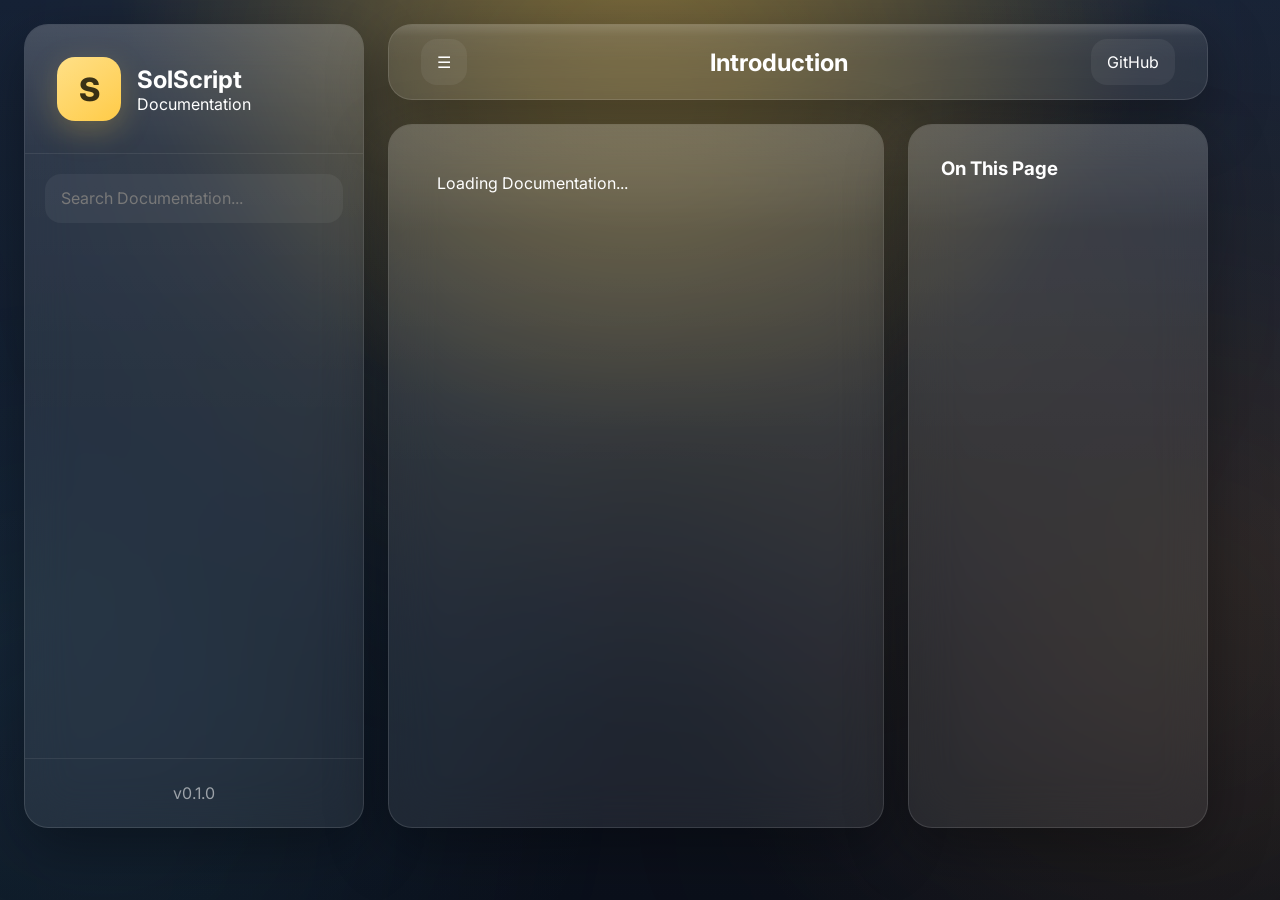
==== index.html @ a17317bd "sync" ====
<!DOCTYPE html>
<html lang="en">

<head>

    <meta charset="UTF-8">

    <meta name="viewport"
          content="width=device-width, initial-scale=1.0">

    <title>SolScript Documentation</title>

    <link rel="stylesheet"
        href="assets/css/style.css">

    <link rel="preconnect"
          href="https://fonts.googleapis.com">

    <link rel="preconnect"
          href="https://fonts.gstatic.com"
          crossorigin>

    <link href="https://fonts.googleapis.com/css2?family=Inter:wght@300;400;500;600;700;800&family=JetBrains+Mono:wght@400;500&display=swap"
          rel="stylesheet">

</head>

<body>

    <div class="background">

        <div class="light light-1"></div>
        <div class="light light-2"></div>
        <div class="light light-3"></div>

    </div>

    <div class="app">

        <aside id="sidebar"
               class="sidebar panel">

            <div class="sidebar-header">

                <div class="logo">

                    <div class="logo-icon">
                        S
                    </div>

                    <div>

                        <h1>SolScript</h1>

                        <span>Documentation</span>

                    </div>

                </div>

            </div>

            <div class="search">

                <input id="search-input"
                       type="text"
                       placeholder="Search Documentation...">

            </div>

            <nav id="sidebar-navigation">

            </nav>

            <div class="sidebar-footer">

                v0.1.0

            </div>

        </aside>

        <main class="main">

            <header class="header panel">

                <button class="icon-button">
                    ☰
                </button>

                <h2 id="page-title">
                    Introduction
                </h2>

                <button class="icon-button">
                    <a href="https://github.com/solynxdev/SolScript" target="_blank" rel="noopener noreferrer" style="text-decoration: none; color: inherit;">GitHub</a>
                </button>

            </header>

            <div class="content-layout">

                <section id="doc-content"
                         class="content panel">

                    Loading Documentation...

                </section>

                <aside id="toc"
                       class="toc panel">

                    <h3>

                        On This Page

                    </h3>

                    <nav id="toc-navigation">

                    </nav>

                </aside>

            </div>

        </main>

    </div>

</body>

</html>
---- assets/css/style.css ----
/*
==================================================
	SolScript Documentation
==================================================
*/

/*==================================================
	Root
==================================================*/

:root {
    /* Brand */

    --accent: rgb(255, 200, 61);
    --accent-light: rgb(255, 220, 120);
    --accent-dark: rgb(220, 160, 20);
    --accent-rgb: 255, 200, 61;
    /* Background */

    --background: rgb(10, 14, 24);
    /* Text */

    --text: white;
    --text-secondary: rgba(255,255,255,.82);
    --text-muted: rgba(255,255,255,.55);
    /* Glass */

    --glass: rgba(255,255,255,.08);
    --glass-hover: rgba(255,255,255,.12);
    --glass-border: rgba(255,255,255,.12);
    /* Blur */

    --blur: 24px;
    /* Radius */

    --radius: 24px;
    --radius-small: 16px;
    /* Shadow */

    --shadow: 0 20px 60px rgba(0,0,0,.35);
    /* Layout */

    --sidebar-width: 340px;
    --toc-width: 300px;
    --header-height: 76px;
    --gap: 24px;
    --padding: 24px;
    /* Fonts */

    --font: "Inter", sans-serif;
    --font-code: "JetBrains Mono", monospace;
    /* Animation */

    --transition: .25s ease;
}

/*==================================================
	Reset
==================================================*/

* {
    margin: 0;
    padding: 0;
    box-sizing: border-box;
}

html,
body {
    width: 100%;
    height: 100%;
}

body {
    font-family: var(--font);
    background: var(--background);
    color: var(--text);
    overflow: hidden;
}

button,
input {
    font: inherit;
}

button {
    cursor: pointer;
}

input,
button {
    outline: none;
    border: none;
    background: none;
    color: inherit;
}

/*==================================================
	Background
==================================================*/

.background {
    position: fixed;
    inset: 0;
    z-index: -2;
    background: radial-gradient( circle at 50% -10%, rgba(var(--accent-rgb), .35), transparent 45% ), radial-gradient( circle at 100% 60%, rgba(255,150,60,.08), transparent 45% ), radial-gradient( circle at 0% 70%, rgba(90,200,255,.06), transparent 45% ), linear-gradient( 180deg, #162237, #0b101b );
}

.light {
    position: absolute;
    border-radius: 50%;
    filter: blur(140px);
}

.light-1 {
    width: 700px;
    height: 700px;
    top: -250px;
    left: 50%;
    transform: translateX(-50%);
    background: rgba(var(--accent-rgb), .18);
}

.light-2 {
    width: 450px;
    height: 450px;
    left: -120px;
    bottom: -120px;
    background: rgba(90,200,250,.08);
}

.light-3 {
    width: 550px;
    height: 550px;
    right: -150px;
    top: 40%;
    background: rgba(255,170,40,.08);
}

/*==================================================
	Layout
==================================================*/

.app {
    display: grid;
    grid-template-columns: var(--sidebar-width) minmax(0,1fr);
    gap: var(--gap);
    width: calc(100vw - (var(--padding) * 2));
    height: calc(100vh - (var(--padding) * 2));
    padding: var(--padding);
}

.main {
    display: flex;
    flex-direction: column;
    gap: var(--gap);
    min-width: 0;
}

.content-layout {
    display: grid;
    grid-template-columns: minmax(0,1fr) var(--toc-width);
    gap: var(--gap);
    flex: 1;
    min-height: 0;
}

/*==================================================
	Panels
==================================================*/

.panel {
    position: relative;
    background: var(--glass);
    border: 1px solid var(--glass-border);
    border-radius: var(--radius);
    backdrop-filter: blur(var(--blur));
    -webkit-backdrop-filter: blur(var(--blur));
    box-shadow: var(--shadow);
    overflow: hidden;
}

    .panel::before {
        content: "";
        position: absolute;
        inset: 0;
        background: linear-gradient( 180deg, rgba(255,255,255,.14), rgba(255,255,255,.03) 15%, transparent 50% );
        pointer-events: none;
    }

/*==================================================
	Sidebar
==================================================*/

.sidebar {
    display: flex;
    flex-direction: column;
}

.sidebar-header {
    padding: 2rem;
    border-bottom: 1px solid rgba(255,255,255,.08);
}

.logo {
    display: flex;
    align-items: center;
    gap: 1rem;
}

.logo-icon {
    display: flex;
    align-items: center;
    justify-content: center;
    width: 64px;
    height: 64px;
    border-radius: 18px;
    font-size: 2rem;
    font-weight: 800;
    color: rgb(40,30,0);
    background: linear-gradient( 135deg, var(--accent-light), var(--accent) );
    box-shadow: 0 10px 30px rgba(var(--accent-rgb), .25);
}

.search {
    padding: 1.25rem;
}

    .search input {
        width: 100%;
        padding: .9rem 1rem;
        border-radius: var(--radius-small);
        background: rgba(255,255,255,.05);
        transition: var(--transition);
    }

        .search input:focus {
            background: rgba(255,255,255,.1);
            box-shadow: 0 0 0 3px rgba(var(--accent-rgb), .2);
        }

#sidebar-navigation {
    flex: 1;
    overflow-y: auto;
    padding: 0 1rem;
}

.sidebar-footer {
    padding: 1.5rem;
    text-align: center;
    color: var(--text-muted);
    border-top: 1px solid rgba(255,255,255,.08);
}

/*==================================================
	Header
==================================================*/

.header {
    display: flex;
    align-items: center;
    justify-content: space-between;
    height: var(--header-height);
    padding: 0 2rem;
}

.icon-button {
    padding: .8rem 1rem;
    border-radius: var(--radius-small);
    background: rgba(255,255,255,.06);
    transition: var(--transition);
}

    .icon-button:hover {
        background: rgba(255,255,255,.12);
    }

/*==================================================
	Content
==================================================*/

.content {
    padding: 3rem;
    overflow-y: auto;
}

.toc {
    padding: 2rem;
    overflow-y: auto;
}
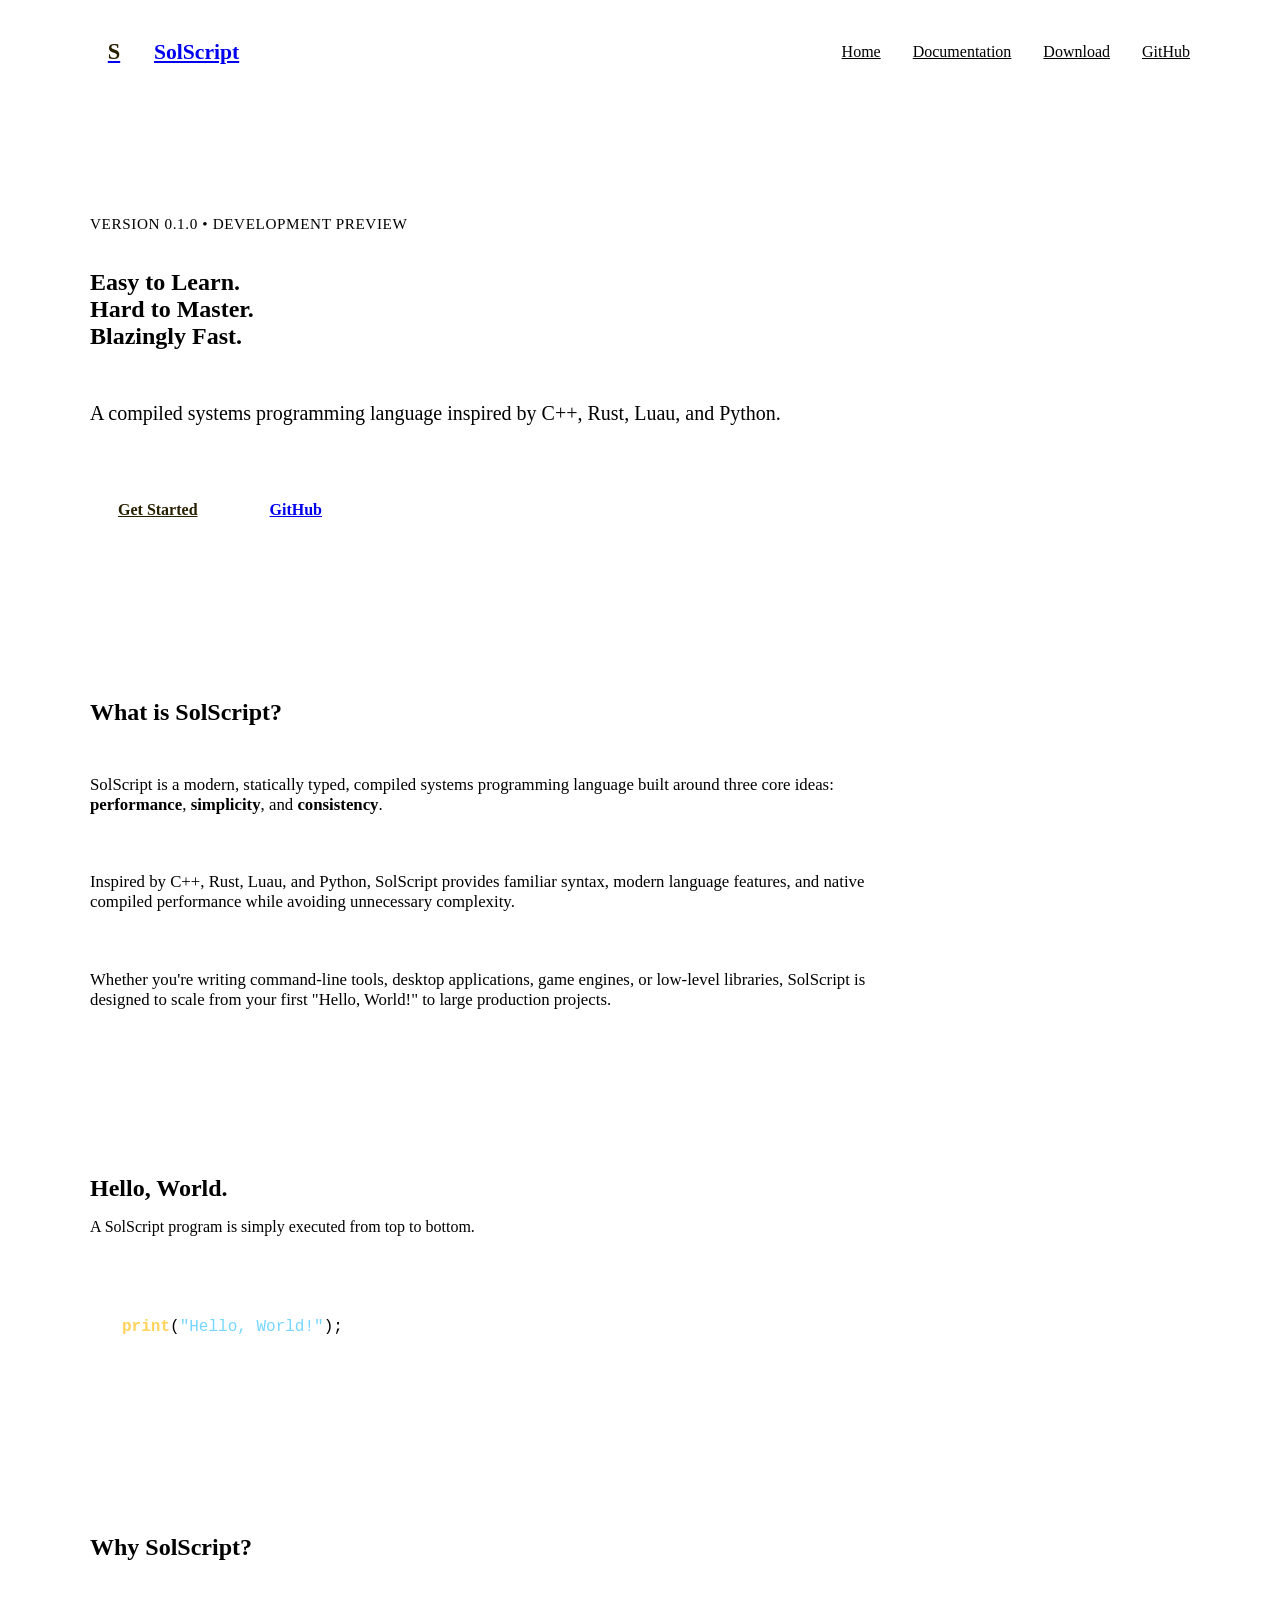
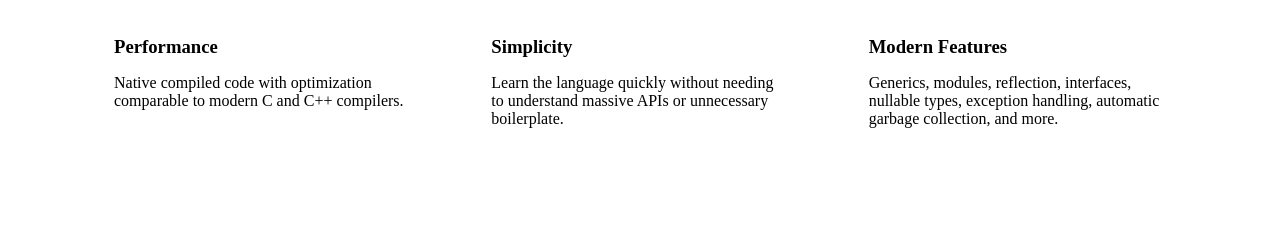
==== commit 710f1fef: "modified:   assets/css/style.css 	modified:   index.html" ====
--- a/index.html
+++ b/index.html
@@ -1,133 +1,202 @@
-<!DOCTYPE html>
+<!doctype html>
+
 <html lang="en">
-
-<head>
-
-    <meta charset="UTF-8">
-
-    <meta name="viewport"
-          content="width=device-width, initial-scale=1.0">
-
-    <title>SolScript Documentation</title>
-
-    <link rel="stylesheet"
-        href="assets/css/style.css">
-
-    <link rel="preconnect"
-          href="https://fonts.googleapis.com">
-
-    <link rel="preconnect"
-          href="https://fonts.gstatic.com"
-          crossorigin>
-
-    <link href="https://fonts.googleapis.com/css2?family=Inter:wght@300;400;500;600;700;800&family=JetBrains+Mono:wght@400;500&display=swap"
-          rel="stylesheet">
-
-</head>
-
-<body>
-
-    <div class="background">
-
-        <div class="light light-1"></div>
-        <div class="light light-2"></div>
-        <div class="light light-3"></div>
-
-    </div>
-
-    <div class="app">
-
-        <aside id="sidebar"
-               class="sidebar panel">
-
-            <div class="sidebar-header">
-
-                <div class="logo">
-
-                    <div class="logo-icon">
-                        S
-                    </div>
-
-                    <div>
-
+    <head>
+        <meta charset="UTF-8" />
+
+        <meta name="viewport" content="width=device-width, initial-scale=1.0" />
+
+        <meta
+            name="description"
+            content="SolScript is a fast, modern systems programming language focused on simplicity."
+        />
+
+        <title>SolScript</title>
+
+        <link rel="stylesheet" href="assets/css/style.css" />
+
+        <link rel="preconnect" href="https://fonts.googleapis.com" />
+
+        <link rel="preconnect" href="https://fonts.gstatic.com" crossorigin />
+
+        <link
+            href="https://fonts.googleapis.com/css2?family=Inter:wght@300;400;500;600;700;800&family=JetBrains+Mono:wght@400;500&display=swap"
+            rel="stylesheet"
+        />
+    </head>
+
+    <body>
+        <div class="background">
+            <div class="light light-1"></div>
+            <div class="light light-2"></div>
+            <div class="light light-3"></div>
+        </div>
+
+        <header class="navbar">
+            <div class="container">
+                <a href="index.html" class="logo">
+                    <div class="logo-icon">S</div>
+
+                    <div class="logo-text">
                         <h1>SolScript</h1>
-
-                        <span>Documentation</span>
-
-                    </div>
-
-                </div>
-
+                    </div>
+                </a>
+
+                <nav>
+                    <a href="index.html"> Home </a>
+
+                    <a href="docs.html"> Documentation </a>
+
+                    <a href="#"> Download </a>
+
+                    <a
+                        href="https://github.com/SolynxDev/SolScript"
+                        target="_blank"
+                    >
+                        GitHub
+                    </a>
+                </nav>
             </div>
-
-            <div class="search">
-
-                <input id="search-input"
-                       type="text"
-                       placeholder="Search Documentation...">
-
-            </div>
-
-            <nav id="sidebar-navigation">
-
-            </nav>
-
-            <div class="sidebar-footer">
-
-                v0.1.0
-
-            </div>
-
-        </aside>
-
-        <main class="main">
-
-            <header class="header panel">
-
-                <button class="icon-button">
-                    ☰
-                </button>
-
-                <h2 id="page-title">
-                    Introduction
-                </h2>
-
-                <button class="icon-button">
-                    <a href="https://github.com/solynxdev/SolScript" target="_blank" rel="noopener noreferrer" style="text-decoration: none; color: inherit;">GitHub</a>
-                </button>
-
-            </header>
-
-            <div class="content-layout">
-
-                <section id="doc-content"
-                         class="content panel">
-
-                    Loading Documentation...
-
-                </section>
-
-                <aside id="toc"
-                       class="toc panel">
-
-                    <h3>
-
-                        On This Page
-
-                    </h3>
-
-                    <nav id="toc-navigation">
-
-                    </nav>
-
-                </aside>
-
-            </div>
-
+        </header>
+
+        <main>
+            <section class="hero">
+                <div class="container">
+                    <p class="version">Version 0.1.0 • Development Preview</p>
+
+                    <h2>
+                        Easy to Learn.
+
+                        <br />
+
+                        Hard to Master.
+
+                        <br />
+
+                        Blazingly Fast.
+                    </h2>
+
+                    <p class="hero-description">
+                        A compiled systems programming language inspired by C++,
+                        Rust, Luau, and Python.
+                    </p>
+
+                    <div class="hero-buttons">
+                        <a href="docs.html" class="button primary">
+                            Get Started
+                        </a>
+
+                        <a
+                            href="https://github.com/SolynxDev/SolScript"
+                            target="_blank"
+                            class="button secondary"
+                        >
+                            GitHub
+                        </a>
+                    </div>
+                </div>
+            </section>
+
+            <!--======================================
+            Introduction
+        =======================================-->
+
+            <section class="section">
+                <div class="container">
+                    <div class="section-header">
+                        <h2>What is SolScript?</h2>
+                    </div>
+
+                    <div class="text-content">
+                        <p>
+                            SolScript is a modern, statically typed, compiled
+                            systems programming language built around three core
+                            ideas:
+                            <strong>performance</strong>,
+                            <strong>simplicity</strong>, and
+                            <strong>consistency</strong>.
+                        </p>
+
+                        <p>
+                            Inspired by C++, Rust, Luau, and Python, SolScript
+                            provides familiar syntax, modern language features,
+                            and native compiled performance while avoiding
+                            unnecessary complexity.
+                        </p>
+
+                        <p>
+                            Whether you're writing command-line tools, desktop
+                            applications, game engines, or low-level libraries,
+                            SolScript is designed to scale from your first
+                            "Hello, World!" to large production projects.
+                        </p>
+                    </div>
+                </div>
+            </section>
+
+            <!--======================================
+            Hello, World!
+        =======================================-->
+
+            <section class="section">
+                <div class="container">
+                    <div class="section-header">
+                        <h2>Hello, World.</h2>
+
+                        <p>
+                            A SolScript program is simply executed from top to
+                            bottom.
+                        </p>
+                    </div>
+
+                    <div class="code-block panel">
+                        <pre><code><span class="keyword">print</span>(<span class="string">"Hello, World!"</span>);</code></pre>
+                    </div>
+                </div>
+            </section>
+
+            <!--======================================
+            Why SolScript?
+        =======================================-->
+
+            <section class="section">
+                <div class="container">
+                    <div class="section-header">
+                        <h2>Why SolScript?</h2>
+                    </div>
+
+                    <div class="feature-list">
+                        <div>
+                            <h3>Performance</h3>
+
+                            <p>
+                                Native compiled code with optimization
+                                comparable to modern C and C++ compilers.
+                            </p>
+                        </div>
+
+                        <div>
+                            <h3>Simplicity</h3>
+
+                            <p>
+                                Learn the language quickly without needing to
+                                understand massive APIs or unnecessary
+                                boilerplate.
+                            </p>
+                        </div>
+
+                        <div>
+                            <h3>Modern Features</h3>
+
+                            <p>
+                                Generics, modules, reflection, interfaces,
+                                nullable types, exception handling, automatic
+                                garbage collection, and more.
+                            </p>
+                        </div>
+                    </div>
+                </div>
+            </section>
         </main>
-
-    </div>
-
-</body>
-
+    </body>
 </html>
--- a/assets/css/style.css
+++ b/assets/css/style.css
@@ -1,289 +1,269 @@
-/*
-==================================================
-	SolScript Documentation
-==================================================
-*/
-
-/*==================================================
-	Root
-==================================================*/
-
-:root {
-    /* Brand */
-
-    --accent: rgb(255, 200, 61);
-    --accent-light: rgb(255, 220, 120);
-    --accent-dark: rgb(220, 160, 20);
-    --accent-rgb: 255, 200, 61;
-    /* Background */
-
-    --background: rgb(10, 14, 24);
-    /* Text */
-
-    --text: white;
-    --text-secondary: rgba(255,255,255,.82);
-    --text-muted: rgba(255,255,255,.55);
-    /* Glass */
-
-    --glass: rgba(255,255,255,.08);
-    --glass-hover: rgba(255,255,255,.12);
-    --glass-border: rgba(255,255,255,.12);
-    /* Blur */
-
-    --blur: 24px;
-    /* Radius */
-
-    --radius: 24px;
-    --radius-small: 16px;
-    /* Shadow */
-
-    --shadow: 0 20px 60px rgba(0,0,0,.35);
-    /* Layout */
-
-    --sidebar-width: 340px;
-    --toc-width: 300px;
-    --header-height: 76px;
-    --gap: 24px;
-    --padding: 24px;
-    /* Fonts */
-
-    --font: "Inter", sans-serif;
-    --font-code: "JetBrains Mono", monospace;
-    /* Animation */
-
-    --transition: .25s ease;
-}
-
-/*==================================================
-	Reset
-==================================================*/
-
-* {
+/*==================================================
+    Container
+==================================================*/
+
+.container {
+    width: min(1100px, calc(100% - 3rem));
+
+    margin-inline: auto;
+}
+
+/*==================================================
+    Navbar
+==================================================*/
+
+.navbar {
+    position: sticky;
+
+    top: 1rem;
+
+    z-index: 1000;
+
+    width: min(1200px, calc(100% - 2rem));
+
+    margin: 1rem auto 0;
+
+    padding: 0 1.5rem;
+}
+
+.navbar .container {
+    display: flex;
+
+    align-items: center;
+
+    justify-content: space-between;
+
+    min-height: 72px;
+}
+
+.navbar nav {
+    display: flex;
+
+    align-items: center;
+
+    gap: 2rem;
+}
+
+.navbar nav a {
+    color: var(--text-secondary);
+
+    font-weight: 500;
+
+    transition: color var(--transition);
+}
+
+.navbar nav a:hover {
+    color: var(--text);
+}
+
+.logo {
+    display: flex;
+
+    align-items: center;
+
+    gap: 1rem;
+}
+
+.logo-icon {
+    display: grid;
+
+    place-items: center;
+
+    width: 48px;
+
+    height: 48px;
+
+    border-radius: 14px;
+
+    background: linear-gradient(135deg, var(--accent-light), var(--accent));
+
+    color: rgb(40, 30, 0);
+
+    font-weight: 800;
+
+    font-size: 1.4rem;
+
+    box-shadow: 0 8px 24px rgba(var(--accent-rgb), 0.22);
+}
+
+.logo-text h1 {
+    font-size: 1.35rem;
+
     margin: 0;
-    padding: 0;
-    box-sizing: border-box;
-}
-
-html,
-body {
-    width: 100%;
-    height: 100%;
-}
-
-body {
-    font-family: var(--font);
-    background: var(--background);
-    color: var(--text);
-    overflow: hidden;
-}
-
-button,
-input {
-    font: inherit;
-}
-
-button {
-    cursor: pointer;
-}
-
-input,
-button {
-    outline: none;
-    border: none;
-    background: none;
-    color: inherit;
-}
-
-/*==================================================
-	Background
-==================================================*/
-
-.background {
-    position: fixed;
-    inset: 0;
-    z-index: -2;
-    background: radial-gradient( circle at 50% -10%, rgba(var(--accent-rgb), .35), transparent 45% ), radial-gradient( circle at 100% 60%, rgba(255,150,60,.08), transparent 45% ), radial-gradient( circle at 0% 70%, rgba(90,200,255,.06), transparent 45% ), linear-gradient( 180deg, #162237, #0b101b );
-}
-
-.light {
-    position: absolute;
-    border-radius: 50%;
-    filter: blur(140px);
-}
-
-.light-1 {
-    width: 700px;
-    height: 700px;
-    top: -250px;
-    left: 50%;
-    transform: translateX(-50%);
-    background: rgba(var(--accent-rgb), .18);
-}
-
-.light-2 {
-    width: 450px;
-    height: 450px;
-    left: -120px;
-    bottom: -120px;
-    background: rgba(90,200,250,.08);
-}
-
-.light-3 {
-    width: 550px;
-    height: 550px;
-    right: -150px;
-    top: 40%;
-    background: rgba(255,170,40,.08);
-}
-
-/*==================================================
-	Layout
-==================================================*/
-
-.app {
+}
+
+/*==================================================
+    Hero
+==================================================*/
+
+.hero {
+    padding: 7rem 0 5rem;
+}
+
+.hero .container {
+    display: flex;
+
+    flex-direction: column;
+
+    align-items: flex-start;
+}
+
+.version {
+    margin-bottom: 1rem;
+
+    color: var(--text-muted);
+
+    font-size: 0.95rem;
+
+    letter-spacing: 0.04em;
+
+    text-transform: uppercase;
+}
+
+.hero h2 {
+    max-width: 900px;
+
+    margin-bottom: 2rem;
+}
+
+.hero-description {
+    max-width: 760px;
+
+    font-size: 1.25rem;
+
+    color: var(--text-secondary);
+}
+
+.hero-buttons {
+    display: flex;
+
+    gap: 1rem;
+
+    margin-top: 2.5rem;
+}
+
+/*==================================================
+    Sections
+==================================================*/
+
+.section {
+    padding: 4rem 0;
+}
+
+.section-header {
+    margin-bottom: 2rem;
+}
+
+.section-header h2 {
+    margin-bottom: 0.75rem;
+}
+
+.text-content {
+    display: flex;
+
+    flex-direction: column;
+
+    gap: 1.5rem;
+
+    max-width: 800px;
+}
+
+.text-content p {
+    font-size: 1.05rem;
+}
+
+/*==================================================
+    Code Block
+==================================================*/
+
+.code-block {
+    padding: 2rem;
+
+    margin-top: 2rem;
+}
+
+.code-block pre {
+    overflow-x: auto;
+}
+
+.code-block code {
+    font-size: 1rem;
+
+    line-height: 1.8;
+}
+
+/* Temporary syntax colors */
+
+.keyword {
+    color: rgb(255, 210, 90);
+
+    font-weight: 600;
+}
+
+.string {
+    color: rgb(118, 214, 255);
+}
+
+/*==================================================
+    Feature List
+==================================================*/
+
+.feature-list {
     display: grid;
-    grid-template-columns: var(--sidebar-width) minmax(0,1fr);
-    gap: var(--gap);
-    width: calc(100vw - (var(--padding) * 2));
-    height: calc(100vh - (var(--padding) * 2));
-    padding: var(--padding);
-}
-
-.main {
-    display: flex;
-    flex-direction: column;
-    gap: var(--gap);
-    min-width: 0;
-}
-
-.content-layout {
-    display: grid;
-    grid-template-columns: minmax(0,1fr) var(--toc-width);
-    gap: var(--gap);
-    flex: 1;
-    min-height: 0;
-}
-
-/*==================================================
-	Panels
-==================================================*/
-
-.panel {
-    position: relative;
-    background: var(--glass);
+
+    grid-template-columns: repeat(auto-fit, minmax(280px, 1fr));
+
+    gap: 2rem;
+}
+
+.feature-list > div {
+    padding: 1.5rem;
+}
+
+.feature-list h3 {
+    margin-bottom: 0.75rem;
+}
+
+/*==================================================
+    Buttons
+==================================================*/
+
+.button {
+    display: inline-flex;
+
+    align-items: center;
+
+    justify-content: center;
+
+    gap: 0.5rem;
+
+    height: 50px;
+
+    padding: 0 1.75rem;
+
+    border-radius: 999px;
+
+    font-weight: 600;
+
+    transition: var(--transition);
+}
+
+.button.primary {
+    background: linear-gradient(180deg, var(--accent-light), var(--accent));
+
+    color: rgb(40, 30, 0);
+}
+
+.button.primary:hover {
+    filter: brightness(1.05);
+}
+
+.button.secondary {
+    background: rgba(255, 255, 255, 0.05);
+
     border: 1px solid var(--glass-border);
-    border-radius: var(--radius);
-    backdrop-filter: blur(var(--blur));
-    -webkit-backdrop-filter: blur(var(--blur));
-    box-shadow: var(--shadow);
-    overflow: hidden;
-}
-
-    .panel::before {
-        content: "";
-        position: absolute;
-        inset: 0;
-        background: linear-gradient( 180deg, rgba(255,255,255,.14), rgba(255,255,255,.03) 15%, transparent 50% );
-        pointer-events: none;
-    }
-
-/*==================================================
-	Sidebar
-==================================================*/
-
-.sidebar {
-    display: flex;
-    flex-direction: column;
-}
-
-.sidebar-header {
-    padding: 2rem;
-    border-bottom: 1px solid rgba(255,255,255,.08);
-}
-
-.logo {
-    display: flex;
-    align-items: center;
-    gap: 1rem;
-}
-
-.logo-icon {
-    display: flex;
-    align-items: center;
-    justify-content: center;
-    width: 64px;
-    height: 64px;
-    border-radius: 18px;
-    font-size: 2rem;
-    font-weight: 800;
-    color: rgb(40,30,0);
-    background: linear-gradient( 135deg, var(--accent-light), var(--accent) );
-    box-shadow: 0 10px 30px rgba(var(--accent-rgb), .25);
-}
-
-.search {
-    padding: 1.25rem;
-}
-
-    .search input {
-        width: 100%;
-        padding: .9rem 1rem;
-        border-radius: var(--radius-small);
-        background: rgba(255,255,255,.05);
-        transition: var(--transition);
-    }
-
-        .search input:focus {
-            background: rgba(255,255,255,.1);
-            box-shadow: 0 0 0 3px rgba(var(--accent-rgb), .2);
-        }
-
-#sidebar-navigation {
-    flex: 1;
-    overflow-y: auto;
-    padding: 0 1rem;
-}
-
-.sidebar-footer {
-    padding: 1.5rem;
-    text-align: center;
-    color: var(--text-muted);
-    border-top: 1px solid rgba(255,255,255,.08);
-}
-
-/*==================================================
-	Header
-==================================================*/
-
-.header {
-    display: flex;
-    align-items: center;
-    justify-content: space-between;
-    height: var(--header-height);
-    padding: 0 2rem;
-}
-
-.icon-button {
-    padding: .8rem 1rem;
-    border-radius: var(--radius-small);
-    background: rgba(255,255,255,.06);
-    transition: var(--transition);
-}
-
-    .icon-button:hover {
-        background: rgba(255,255,255,.12);
-    }
-
-/*==================================================
-	Content
-==================================================*/
-
-.content {
-    padding: 3rem;
-    overflow-y: auto;
-}
-
-.toc {
-    padding: 2rem;
-    overflow-y: auto;
-}
+}
+
+.button.secondary:hover {
+    background: rgba(255, 255, 255, 0.08);
+}
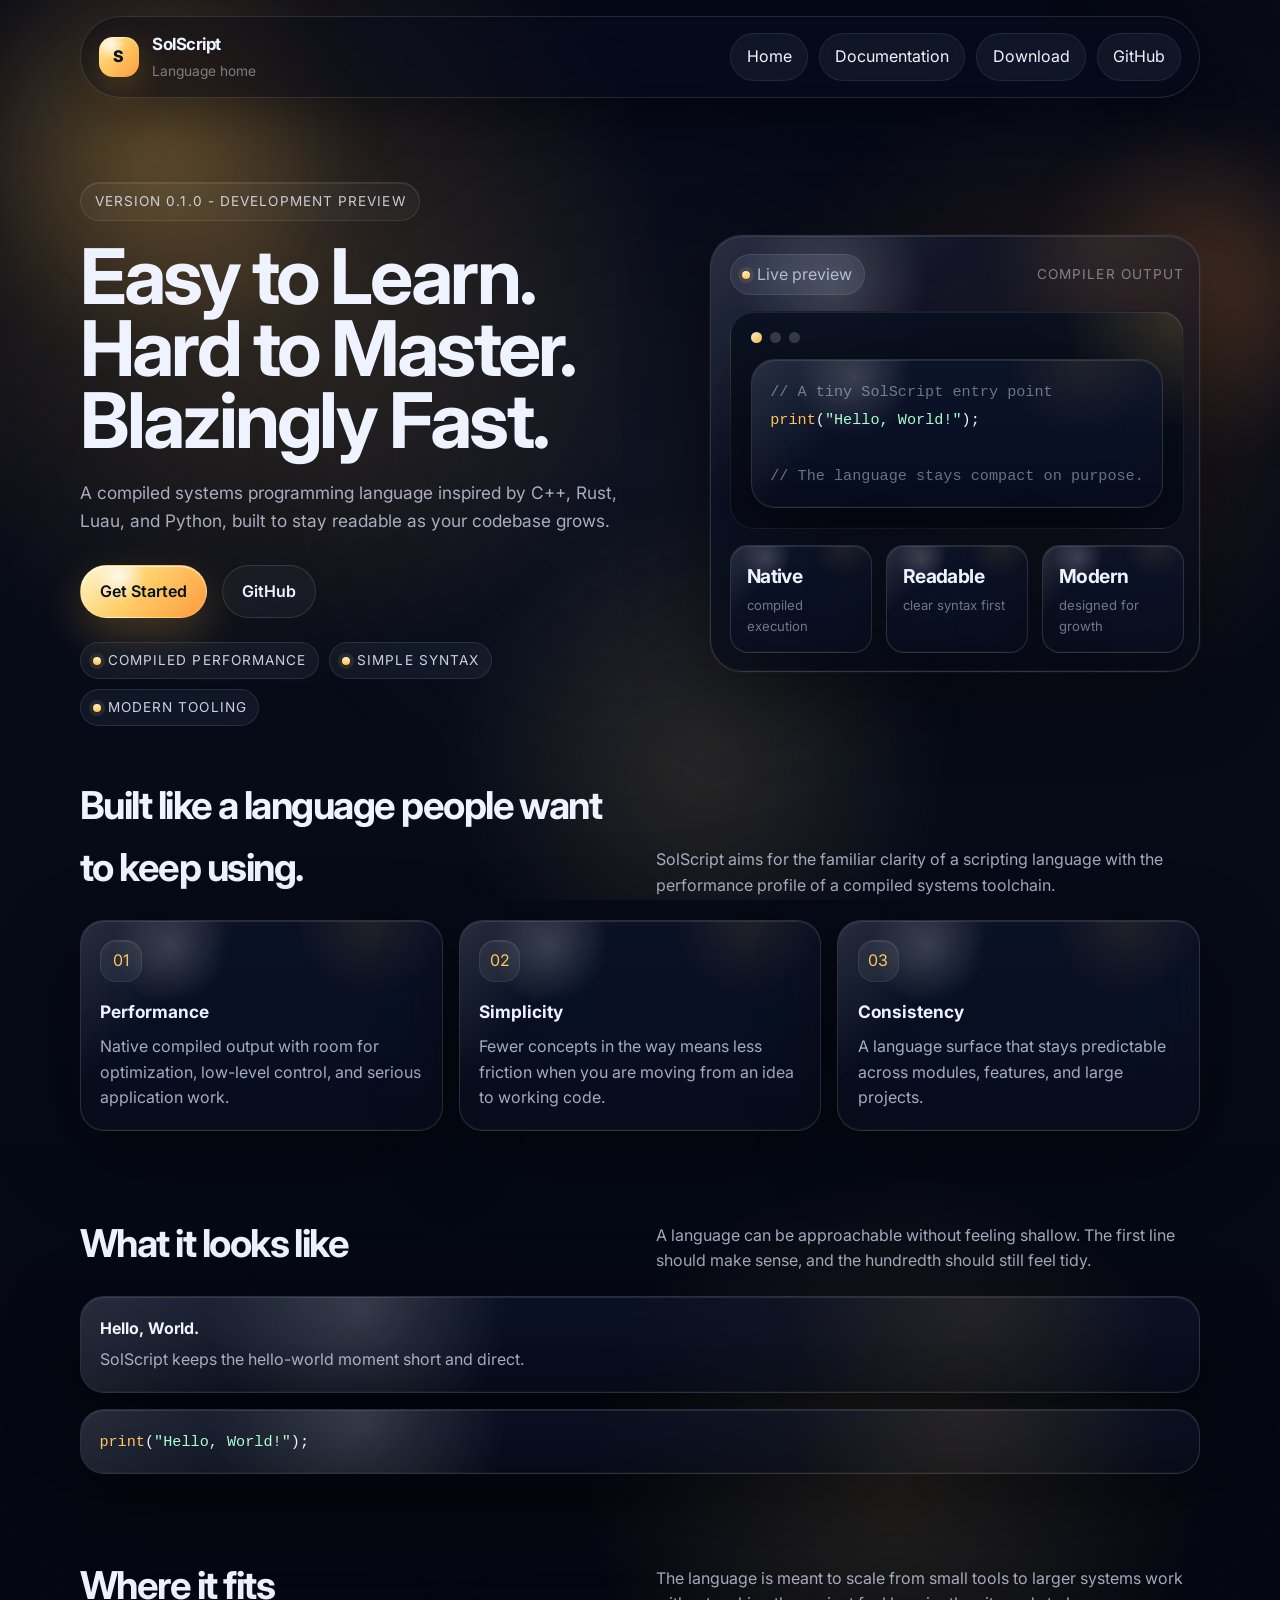
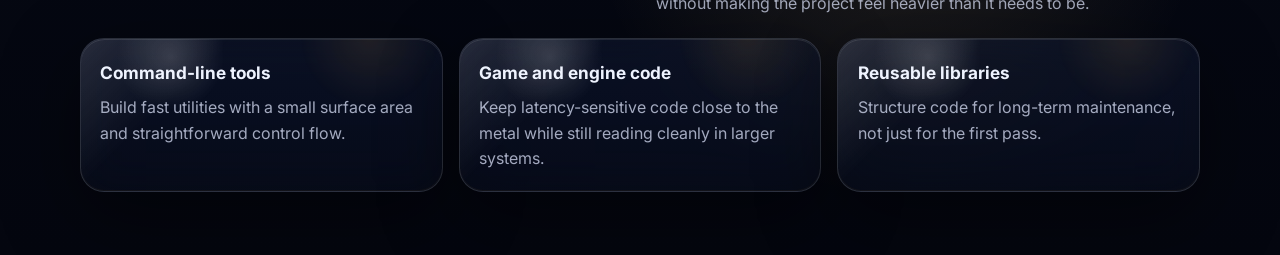
==== commit ac6cca9b: "modified:   assets/css/style.css 	modified:   docs.html 	modified:   index.html" ====
--- a/index.html
+++ b/index.html
@@ -1,202 +1,239 @@
 <!doctype html>
-
 <html lang="en">
     <head>
         <meta charset="UTF-8" />
-
         <meta name="viewport" content="width=device-width, initial-scale=1.0" />
-
         <meta
             name="description"
             content="SolScript is a fast, modern systems programming language focused on simplicity."
         />
-
+        <meta name="theme-color" content="#050816" />
         <title>SolScript</title>
-
         <link rel="stylesheet" href="assets/css/style.css" />
-
         <link rel="preconnect" href="https://fonts.googleapis.com" />
-
         <link rel="preconnect" href="https://fonts.gstatic.com" crossorigin />
-
         <link
             href="https://fonts.googleapis.com/css2?family=Inter:wght@300;400;500;600;700;800&family=JetBrains+Mono:wght@400;500&display=swap"
             rel="stylesheet"
         />
     </head>
-
     <body>
-        <div class="background">
+        <div class="background" aria-hidden="true">
             <div class="light light-1"></div>
             <div class="light light-2"></div>
             <div class="light light-3"></div>
         </div>
 
-        <header class="navbar">
-            <div class="container">
-                <a href="index.html" class="logo">
-                    <div class="logo-icon">S</div>
-
-                    <div class="logo-text">
-                        <h1>SolScript</h1>
-                    </div>
-                </a>
-
-                <nav>
-                    <a href="index.html"> Home </a>
-
-                    <a href="docs.html"> Documentation </a>
-
-                    <a href="#"> Download </a>
-
-                    <a
-                        href="https://github.com/SolynxDev/SolScript"
-                        target="_blank"
-                    >
-                        GitHub
+        <div class="site-shell">
+            <header class="navbar">
+                <div class="container">
+                    <a href="index.html" class="logo" aria-label="SolScript home">
+                        <div class="logo-icon">S</div>
+                        <div class="logo-text">
+                            <h1>SolScript</h1>
+                            <span>Language home</span>
+                        </div>
                     </a>
-                </nav>
-            </div>
-        </header>
-
-        <main>
-            <section class="hero">
-                <div class="container">
-                    <p class="version">Version 0.1.0 • Development Preview</p>
-
-                    <h2>
-                        Easy to Learn.
-
-                        <br />
-
-                        Hard to Master.
-
-                        <br />
-
-                        Blazingly Fast.
-                    </h2>
-
-                    <p class="hero-description">
-                        A compiled systems programming language inspired by C++,
-                        Rust, Luau, and Python.
-                    </p>
-
-                    <div class="hero-buttons">
-                        <a href="docs.html" class="button primary">
-                            Get Started
-                        </a>
-
+
+                    <nav aria-label="Primary">
+                        <a href="index.html" class="button button-primary">Home</a>
+                        <a href="docs.html" class="button button-primary">Documentation</a>
+                        <a href="#download" class="button button-primary">Download</a>
                         <a
                             href="https://github.com/SolynxDev/SolScript"
                             target="_blank"
-                            class="button secondary"
+                            rel="noopener noreferrer"
+                            class="button button-primary"
                         >
                             GitHub
                         </a>
-                    </div>
+                    </nav>
                 </div>
-            </section>
-
-            <!--======================================
-            Introduction
-        =======================================-->
-
-            <section class="section">
-                <div class="container">
-                    <div class="section-header">
-                        <h2>What is SolScript?</h2>
-                    </div>
-
-                    <div class="text-content">
-                        <p>
-                            SolScript is a modern, statically typed, compiled
-                            systems programming language built around three core
-                            ideas:
-                            <strong>performance</strong>,
-                            <strong>simplicity</strong>, and
-                            <strong>consistency</strong>.
-                        </p>
-
-                        <p>
-                            Inspired by C++, Rust, Luau, and Python, SolScript
-                            provides familiar syntax, modern language features,
-                            and native compiled performance while avoiding
-                            unnecessary complexity.
-                        </p>
-
-                        <p>
-                            Whether you're writing command-line tools, desktop
-                            applications, game engines, or low-level libraries,
-                            SolScript is designed to scale from your first
-                            "Hello, World!" to large production projects.
-                        </p>
-                    </div>
-                </div>
-            </section>
-
-            <!--======================================
-            Hello, World!
-        =======================================-->
-
-            <section class="section">
-                <div class="container">
-                    <div class="section-header">
-                        <h2>Hello, World.</h2>
-
-                        <p>
-                            A SolScript program is simply executed from top to
-                            bottom.
-                        </p>
-                    </div>
-
-                    <div class="code-block panel">
-                        <pre><code><span class="keyword">print</span>(<span class="string">"Hello, World!"</span>);</code></pre>
-                    </div>
-                </div>
-            </section>
-
-            <!--======================================
-            Why SolScript?
-        =======================================-->
-
-            <section class="section">
-                <div class="container">
-                    <div class="section-header">
-                        <h2>Why SolScript?</h2>
-                    </div>
-
-                    <div class="feature-list">
-                        <div>
-                            <h3>Performance</h3>
-
+            </header>
+
+            <main>
+                <section class="hero">
+                    <div class="container">
+                        <div class="hero-copy">
+                            <p class="version">Version 0.1.0 - Development Preview</p>
+
+                            <h2>
+                                Easy to Learn.
+                                <br />
+                                Hard to Master.
+                                <br />
+                                Blazingly Fast.
+                            </h2>
+
+                            <p class="hero-description">
+                                A compiled systems programming language inspired by C++,
+                                Rust, Luau, and Python, built to stay readable as your codebase grows.
+                            </p>
+
+                            <div class="hero-buttons">
+                                <a href="docs.html" class="button primary">Get Started</a>
+                                <a
+                                    href="https://github.com/SolynxDev/SolScript"
+                                    target="_blank"
+                                    rel="noopener noreferrer"
+                                    class="button secondary"
+                                >
+                                    GitHub
+                                </a>
+                            </div>
+
+                            <div class="hero-capsules" aria-label="Highlights">
+                                <span class="chip"><span class="pill-dot"></span>Compiled performance</span>
+                                <span class="chip"><span class="pill-dot"></span>Simple syntax</span>
+                                <span class="chip"><span class="pill-dot"></span>Modern tooling</span>
+                            </div>
+                        </div>
+
+                        <div class="hero-visual panel">
+                            <div class="hero-visual-inner">
+                                <div class="hero-card-top">
+                                    <span class="pill"><span class="pill-dot"></span>Live preview</span>
+                                    <span class="meta">compiler output</span>
+                                </div>
+
+                                <div class="hero-display">
+                                    <div class="hero-display-header" aria-hidden="true">
+                                        <span class="window-dot is-primary"></span>
+                                        <span class="window-dot"></span>
+                                        <span class="window-dot"></span>
+                                    </div>
+
+                                    <div class="code-block">
+                                        <pre><code><span class="comment">// A tiny SolScript entry point</span>
+<span class="keyword">print</span>(<span class="string">"Hello, World!"</span>);
+
+<span class="comment">// The language stays compact on purpose.</span></code></pre>
+                                    </div>
+                                </div>
+
+                                <div class="stat-grid">
+                                    <div class="metric-card">
+                                        <strong>Native</strong>
+                                        <span>compiled execution</span>
+                                    </div>
+                                    <div class="metric-card">
+                                        <strong>Readable</strong>
+                                        <span>clear syntax first</span>
+                                    </div>
+                                    <div class="metric-card">
+                                        <strong>Modern</strong>
+                                        <span>designed for growth</span>
+                                    </div>
+                                </div>
+                            </div>
+                        </div>
+                    </div>
+                </section>
+
+                <section class="section">
+                    <div class="container">
+                        <div class="section-header">
+                            <h2>Built like a language people want to keep using.</h2>
                             <p>
-                                Native compiled code with optimization
-                                comparable to modern C and C++ compilers.
-                            </p>
-                        </div>
-
-                        <div>
-                            <h3>Simplicity</h3>
-
+                                SolScript aims for the familiar clarity of a scripting language with the
+                                performance profile of a compiled systems toolchain.
+                            </p>
+                        </div>
+
+                        <div class="feature-list">
+                            <article class="feature-card">
+                                <div class="feature-icon">01</div>
+                                <h3>Performance</h3>
+                                <p>
+                                    Native compiled output with room for optimization, low-level control,
+                                    and serious application work.
+                                </p>
+                            </article>
+
+                            <article class="feature-card">
+                                <div class="feature-icon">02</div>
+                                <h3>Simplicity</h3>
+                                <p>
+                                    Fewer concepts in the way means less friction when you are moving from
+                                    an idea to working code.
+                                </p>
+                            </article>
+
+                            <article class="feature-card">
+                                <div class="feature-icon">03</div>
+                                <h3>Consistency</h3>
+                                <p>
+                                    A language surface that stays predictable across modules, features, and
+                                    large projects.
+                                </p>
+                            </article>
+                        </div>
+                    </div>
+                </section>
+
+                <section class="section">
+                    <div class="container">
+                        <div class="section-header">
+                            <h2>What it looks like</h2>
                             <p>
-                                Learn the language quickly without needing to
-                                understand massive APIs or unnecessary
-                                boilerplate.
-                            </p>
-                        </div>
-
-                        <div>
-                            <h3>Modern Features</h3>
-
+                                A language can be approachable without feeling shallow. The first line
+                                should make sense, and the hundredth should still feel tidy.
+                            </p>
+                        </div>
+
+                        <div class="content-grid">
+                            <div class="callout">
+                                <strong>Hello, World.</strong>
+                                <p>
+                                    SolScript keeps the hello-world moment short and direct.
+                                </p>
+                            </div>
+
+                            <div class="code-block panel" id="download">
+                                <pre><code><span class="keyword">print</span>(<span class="string">"Hello, World!"</span>);</code></pre>
+                            </div>
+                        </div>
+                    </div>
+                </section>
+
+                <section class="section">
+                    <div class="container">
+                        <div class="section-header">
+                            <h2>Where it fits</h2>
                             <p>
-                                Generics, modules, reflection, interfaces,
-                                nullable types, exception handling, automatic
-                                garbage collection, and more.
-                            </p>
-                        </div>
-                    </div>
-                </div>
-            </section>
-        </main>
+                                The language is meant to scale from small tools to larger systems work
+                                without making the project feel heavier than it needs to be.
+                            </p>
+                        </div>
+
+                        <div class="doc-grid">
+                            <article class="doc-card">
+                                <h3>Command-line tools</h3>
+                                <p>
+                                    Build fast utilities with a small surface area and straightforward
+                                    control flow.
+                                </p>
+                            </article>
+
+                            <article class="doc-card">
+                                <h3>Game and engine code</h3>
+                                <p>
+                                    Keep latency-sensitive code close to the metal while still reading
+                                    cleanly in larger systems.
+                                </p>
+                            </article>
+
+                            <article class="doc-card">
+                                <h3>Reusable libraries</h3>
+                                <p>
+                                    Structure code for long-term maintenance, not just for the first
+                                    pass.
+                                </p>
+                            </article>
+                        </div>
+                    </div>
+                </section>
+            </main>
+        </div>
     </body>
-</html>+</html>
--- a/assets/css/style.css
+++ b/assets/css/style.css
@@ -1,269 +1,1094 @@
-/*==================================================
-    Container
-==================================================*/
+:root {
+    --bg: #050816;
+    --bg-elevated: rgba(11, 18, 36, 0.72);
+    --bg-elevated-strong: rgba(10, 16, 31, 0.9);
+    --surface: rgba(16, 24, 46, 0.56);
+    --surface-strong: rgba(18, 28, 54, 0.84);
+    --surface-soft: rgba(255, 255, 255, 0.05);
+    --stroke: rgba(255, 255, 255, 0.14);
+    --stroke-strong: rgba(255, 255, 255, 0.22);
+    --text: #eef3ff;
+    --muted: rgba(225, 232, 255, 0.72);
+    --faint: rgba(225, 232, 255, 0.48);
+    --accent: #ffbf4d;
+    --accent-2: #ff9b3d;
+    --accent-3: #ffd77a;
+    --warm: #ffcf6a;
+    --shadow: 0 24px 80px rgba(0, 0, 0, 0.45);
+    --shadow-soft: 0 16px 48px rgba(0, 0, 0, 0.28);
+    --radius-xl: 32px;
+    --radius-lg: 24px;
+    --radius-md: 18px;
+    --radius-sm: 14px;
+    --content-width: 1120px;
+    --sidebar-width: 298px;
+    --transition: 220ms ease;
+}
+
+*,
+*::before,
+*::after {
+    box-sizing: border-box;
+}
+
+html {
+    scroll-behavior: smooth;
+}
+
+body {
+    margin: 0;
+    min-height: 100vh;
+    color: var(--text);
+    font-family: "Inter", "Segoe UI", sans-serif;
+    background:
+        radial-gradient(circle at 20% 15%, rgba(255, 191, 77, 0.18), transparent 22%),
+        radial-gradient(circle at 82% 22%, rgba(255, 155, 61, 0.14), transparent 18%),
+        radial-gradient(circle at 70% 80%, rgba(255, 215, 122, 0.12), transparent 18%),
+        linear-gradient(180deg, #050816 0%, #060b18 42%, #04060f 100%);
+    overflow-x: hidden;
+    line-height: 1.6;
+    text-rendering: optimizeLegibility;
+    -webkit-font-smoothing: antialiased;
+}
+
+a {
+    color: inherit;
+    text-decoration: none;
+}
+
+img {
+    max-width: 100%;
+    display: block;
+}
+
+button,
+input {
+    font: inherit;
+}
+
+::selection {
+    background: rgba(255, 191, 77, 0.28);
+    color: var(--text);
+}
+
+.background {
+    position: fixed;
+    inset: 0;
+    overflow: hidden;
+    pointer-events: none;
+    z-index: -2;
+}
+
+.background::before {
+    content: "";
+    position: absolute;
+    inset: -12%;
+    background:
+        linear-gradient(120deg, rgba(255, 191, 77, 0.05), transparent 28%),
+        linear-gradient(240deg, rgba(255, 155, 61, 0.04), transparent 24%),
+        radial-gradient(circle at 50% 50%, rgba(255, 255, 255, 0.05), transparent 45%);
+    filter: blur(24px);
+    opacity: 0.9;
+}
+
+.light {
+    position: absolute;
+    border-radius: 999px;
+    filter: blur(24px);
+    opacity: 0.8;
+    mix-blend-mode: screen;
+    animation: float 18s ease-in-out infinite;
+}
+
+.light-1 {
+    top: -6%;
+    left: -4%;
+    width: 26rem;
+    height: 26rem;
+    background: radial-gradient(circle, rgba(255, 191, 77, 0.34), transparent 68%);
+}
+
+.light-2 {
+    top: 12%;
+    right: -8%;
+    width: 22rem;
+    height: 22rem;
+    background: radial-gradient(circle, rgba(255, 155, 61, 0.28), transparent 68%);
+    animation-delay: -7s;
+}
+
+.light-3 {
+    left: 36%;
+    bottom: -12%;
+    width: 30rem;
+    height: 30rem;
+    background: radial-gradient(circle, rgba(255, 215, 122, 0.16), transparent 72%);
+    animation-delay: -12s;
+}
+
+@keyframes float {
+    0%,
+    100% {
+        transform: translate3d(0, 0, 0) scale(1);
+    }
+    50% {
+        transform: translate3d(0, 18px, 0) scale(1.05);
+    }
+}
 
 .container {
-    width: min(1100px, calc(100% - 3rem));
-
-    margin-inline: auto;
-}
-
-/*==================================================
-    Navbar
-==================================================*/
+    width: min(var(--content-width), calc(100% - 2rem));
+    margin: 0 auto;
+}
+
+.app,
+.docs-shell,
+.site-shell {
+    position: relative;
+    z-index: 0;
+}
+
+.panel,
+.navbar .container,
+.sidebar,
+.header,
+.content,
+.toc,
+.hero-visual,
+.feature-card,
+.doc-card,
+.metric-card,
+.code-block,
+.callout,
+.pill,
+.button,
+.icon-button,
+.chip {
+    backdrop-filter: blur(24px) saturate(165%);
+    -webkit-backdrop-filter: blur(24px) saturate(165%);
+}
+
+.panel,
+.sidebar,
+.header,
+.content,
+.toc,
+.hero-visual,
+.feature-card,
+.doc-card,
+.metric-card,
+.code-block,
+.callout {
+    position: relative;
+    background: linear-gradient(180deg, var(--surface), rgba(9, 14, 28, 0.62));
+    border: 1px solid var(--stroke);
+    box-shadow: var(--shadow);
+    overflow: hidden;
+    transition:
+        transform 220ms ease,
+        border-color 220ms ease,
+        box-shadow 220ms ease,
+        background 220ms ease,
+        opacity 220ms ease;
+}
+
+.panel::before,
+.sidebar::before,
+.header::before,
+.content::before,
+.toc::before,
+.hero-visual::before,
+.feature-card::before,
+.doc-card::before,
+.metric-card::before,
+.code-block::before,
+.callout::before {
+    content: "";
+    position: absolute;
+    inset: 0;
+    background:
+        linear-gradient(135deg, rgba(255, 255, 255, 0.16), transparent 30%),
+        radial-gradient(circle at 25% 12%, rgba(255, 255, 255, 0.22), transparent 18%),
+        radial-gradient(circle at 80% 0%, rgba(255, 191, 77, 0.12), transparent 22%);
+    pointer-events: none;
+    opacity: 0.75;
+    transition:
+        opacity 220ms ease,
+        transform 220ms ease,
+        background-position 220ms ease;
+}
+
+.panel::after,
+.sidebar::after,
+.header::after,
+.content::after,
+.toc::after,
+.hero-visual::after,
+.feature-card::after,
+.doc-card::after,
+.metric-card::after,
+.code-block::after,
+.callout::after {
+    content: "";
+    position: absolute;
+    inset: 0;
+    border-radius: inherit;
+    box-shadow:
+        inset 0 1px 0 rgba(255, 255, 255, 0.16),
+        inset 0 -1px 0 rgba(255, 191, 77, 0.08);
+    pointer-events: none;
+    opacity: 0.65;
+    transition: opacity 220ms ease;
+}
+
+.panel:hover,
+.panel:focus-within,
+.sidebar:hover,
+.sidebar:focus-within,
+.header:hover,
+.header:focus-within,
+.content:hover,
+.content:focus-within,
+.toc:hover,
+.toc:focus-within,
+.hero-visual:hover,
+.hero-visual:focus-within,
+.feature-card:hover,
+.feature-card:focus-within,
+.doc-card:hover,
+.doc-card:focus-within,
+.metric-card:hover,
+.metric-card:focus-within,
+.code-block:hover,
+.code-block:focus-within,
+.callout:hover,
+.callout:focus-within {
+    transform: translateY(-3px);
+    border-color: rgba(255, 191, 77, 0.22);
+    box-shadow:
+        0 24px 80px rgba(0, 0, 0, 0.48),
+        0 0 0 1px rgba(255, 191, 77, 0.08);
+}
+
+.panel:hover::before,
+.panel:focus-within::before,
+.sidebar:hover::before,
+.sidebar:focus-within::before,
+.header:hover::before,
+.header:focus-within::before,
+.content:hover::before,
+.content:focus-within::before,
+.toc:hover::before,
+.toc:focus-within::before,
+.hero-visual:hover::before,
+.hero-visual:focus-within::before,
+.feature-card:hover::before,
+.feature-card:focus-within::before,
+.doc-card:hover::before,
+.doc-card:focus-within::before,
+.metric-card:hover::before,
+.metric-card:focus-within::before,
+.code-block:hover::before,
+.code-block:focus-within::before,
+.callout:hover::before,
+.callout:focus-within::before {
+    opacity: 1;
+    transform: translate3d(0, -1px, 0);
+}
+
+.panel:hover::after,
+.panel:focus-within::after,
+.sidebar:hover::after,
+.sidebar:focus-within::after,
+.header:hover::after,
+.header:focus-within::after,
+.content:hover::after,
+.content:focus-within::after,
+.toc:hover::after,
+.toc:focus-within::after,
+.hero-visual:hover::after,
+.hero-visual:focus-within::after,
+.feature-card:hover::after,
+.feature-card:focus-within::after,
+.doc-card:hover::after,
+.doc-card:focus-within::after,
+.metric-card:hover::after,
+.metric-card:focus-within::after,
+.code-block:hover::after,
+.code-block:focus-within::after,
+.callout:hover::after,
+.callout:focus-within::after {
+    opacity: 1;
+}
 
 .navbar {
     position: sticky;
-
-    top: 1rem;
-
-    z-index: 1000;
-
-    width: min(1200px, calc(100% - 2rem));
-
-    margin: 1rem auto 0;
-
-    padding: 0 1.5rem;
+    top: 0;
+    z-index: 20;
+    padding: 1rem 0;
 }
 
 .navbar .container {
     display: flex;
-
-    align-items: center;
-
+    align-items: center;
     justify-content: space-between;
-
-    min-height: 72px;
-}
-
-.navbar nav {
+    gap: 1.25rem;
+    padding: 0.9rem 1.1rem;
+    border-radius: 999px;
+    background: rgba(8, 12, 24, 0.54);
+    border: 1px solid rgba(255, 255, 255, 0.12);
+    box-shadow: 0 18px 40px rgba(0, 0, 0, 0.28);
+}
+
+.logo {
+    display: inline-flex;
+    align-items: center;
+    gap: 0.85rem;
+    min-width: 0;
+}
+
+.logo-icon {
+    width: 2.5rem;
+    height: 2.5rem;
+    display: grid;
+    place-items: center;
+    border-radius: 14px;
+    font-weight: 800;
+    color: #04111a;
+    background:
+        radial-gradient(circle at 30% 20%, rgba(255, 255, 255, 0.85), transparent 34%),
+        linear-gradient(135deg, #fff0b0 0%, #ffcf6a 38%, #ff9b3d 100%);
+    box-shadow:
+        inset 0 1px 0 rgba(255, 255, 255, 0.56),
+        0 12px 34px rgba(255, 191, 77, 0.22);
+}
+
+.logo-text h1,
+.sidebar-header h1 {
+    margin: 0;
+    font-size: 1.05rem;
+    letter-spacing: -0.03em;
+}
+
+.logo-text span,
+.sidebar-header span {
+    display: block;
+    margin-top: 0.12rem;
+    color: var(--faint);
+    font-size: 0.86rem;
+}
+
+nav {
     display: flex;
-
-    align-items: center;
-
+    align-items: center;
+    gap: 0.7rem;
+    flex-wrap: wrap;
+}
+
+.button,
+.button-primary,
+.primary,
+.secondary,
+.icon-button {
+    display: inline-flex;
+    align-items: center;
+    justify-content: center;
+    gap: 0.5rem;
+    border-radius: 999px;
+    border: 1px solid transparent;
+    transition:
+        transform var(--transition),
+        border-color var(--transition),
+        background var(--transition),
+        box-shadow var(--transition),
+        color var(--transition);
+    cursor: pointer;
+    user-select: none;
+}
+
+.button {
+    min-height: 2.75rem;
+    padding: 0.72rem 1.05rem;
+    color: var(--muted);
+    background: rgba(255, 255, 255, 0.03);
+    border-color: rgba(255, 255, 255, 0.08);
+}
+
+.button:hover,
+.button:focus-visible,
+.icon-button:hover,
+.icon-button:focus-visible,
+.pill:hover,
+.pill:focus-visible,
+.primary:hover,
+.primary:focus-visible,
+.secondary:hover,
+.secondary:focus-visible,
+.button-primary:hover,
+.button-primary:focus-visible {
+    transform: translateY(-1px);
+}
+
+.button-primary {
+    min-height: 2.6rem;
+    padding: 0.65rem 0.95rem;
+    color: var(--text);
+    background: rgba(255, 255, 255, 0.05);
+    border-color: rgba(255, 255, 255, 0.08);
+}
+
+.button:hover,
+.button-primary:hover {
+    color: var(--text);
+    border-color: rgba(255, 255, 255, 0.2);
+    background: rgba(255, 255, 255, 0.08);
+}
+
+.hero {
+    padding: 4.25rem 0 2rem;
+}
+
+.hero .container {
+    display: grid;
+    grid-template-columns: minmax(0, 1.1fr) minmax(280px, 0.9fr);
     gap: 2rem;
-}
-
-.navbar nav a {
-    color: var(--text-secondary);
-
-    font-weight: 500;
-
-    transition: color var(--transition);
-}
-
-.navbar nav a:hover {
-    color: var(--text);
-}
-
-.logo {
-    display: flex;
-
-    align-items: center;
-
-    gap: 1rem;
-}
-
-.logo-icon {
-    display: grid;
-
-    place-items: center;
-
-    width: 48px;
-
-    height: 48px;
-
-    border-radius: 14px;
-
-    background: linear-gradient(135deg, var(--accent-light), var(--accent));
-
-    color: rgb(40, 30, 0);
-
-    font-weight: 800;
-
-    font-size: 1.4rem;
-
-    box-shadow: 0 8px 24px rgba(var(--accent-rgb), 0.22);
-}
-
-.logo-text h1 {
-    font-size: 1.35rem;
-
+    align-items: center;
+}
+
+.eyebrow,
+.version,
+.sidebar-footer,
+.chip,
+.meta,
+.kicker,
+.nav-label,
+.toc h3 {
+    color: var(--faint);
+    font-size: 0.85rem;
+    letter-spacing: 0.08em;
+    text-transform: uppercase;
+}
+
+.version {
+    display: inline-flex;
+    align-items: center;
+    gap: 0.55rem;
+    margin: 0 0 1.2rem;
+    padding: 0.5rem 0.85rem;
+    width: fit-content;
+    border-radius: 999px;
+    color: rgba(237, 244, 255, 0.8);
+    background: rgba(255, 255, 255, 0.04);
+    border: 1px solid rgba(255, 255, 255, 0.09);
+    box-shadow: inset 0 1px 0 rgba(255, 255, 255, 0.08);
+}
+
+.hero h2 {
     margin: 0;
-}
-
-/*==================================================
-    Hero
-==================================================*/
-
-.hero {
-    padding: 7rem 0 5rem;
-}
-
-.hero .container {
-    display: flex;
-
-    flex-direction: column;
-
-    align-items: flex-start;
-}
-
-.version {
-    margin-bottom: 1rem;
-
-    color: var(--text-muted);
-
-    font-size: 0.95rem;
-
-    letter-spacing: 0.04em;
-
-    text-transform: uppercase;
-}
-
-.hero h2 {
-    max-width: 900px;
-
-    margin-bottom: 2rem;
+    font-size: clamp(3.1rem, 6vw, 5.9rem);
+    line-height: 0.94;
+    letter-spacing: -0.06em;
+    text-wrap: balance;
 }
 
 .hero-description {
-    max-width: 760px;
-
-    font-size: 1.25rem;
-
-    color: var(--text-secondary);
+    max-width: 34rem;
+    margin: 1.4rem 0 0;
+    font-size: 1.08rem;
+    color: var(--muted);
 }
 
 .hero-buttons {
     display: flex;
-
+    flex-wrap: wrap;
+    gap: 0.9rem;
+    margin-top: 1.9rem;
+}
+
+.primary,
+.secondary {
+    min-height: 3rem;
+    padding: 0.8rem 1.2rem;
+    font-weight: 600;
+}
+
+.primary {
+    color: #03131a;
+    background:
+        radial-gradient(circle at 30% 20%, rgba(255, 255, 255, 0.8), transparent 28%),
+        linear-gradient(135deg, #fff6cf 0%, #ffcf6a 45%, #ff9b3d 100%);
+    box-shadow:
+        0 18px 45px rgba(255, 191, 77, 0.24),
+        inset 0 1px 0 rgba(255, 255, 255, 0.7);
+}
+
+.primary:hover {
+    box-shadow:
+        0 22px 60px rgba(255, 191, 77, 0.3),
+        inset 0 1px 0 rgba(255, 255, 255, 0.78);
+}
+
+.secondary {
+    color: var(--text);
+    background: rgba(255, 255, 255, 0.04);
+    border-color: rgba(255, 255, 255, 0.12);
+}
+
+.secondary:hover {
+    background: rgba(255, 255, 255, 0.08);
+    border-color: rgba(255, 255, 255, 0.2);
+}
+
+.hero-copy {
+    position: relative;
+    z-index: 1;
+}
+
+.hero-visual {
+    position: relative;
+    border-radius: var(--radius-xl);
+    padding: 1.15rem;
+    box-shadow:
+        var(--shadow),
+        0 0 0 1px rgba(255, 255, 255, 0.04);
+}
+
+.hero-visual-inner {
+    position: relative;
+    display: grid;
     gap: 1rem;
-
-    margin-top: 2.5rem;
-}
-
-/*==================================================
-    Sections
-==================================================*/
+    min-height: 100%;
+}
+
+.hero-card-top {
+    display: flex;
+    align-items: center;
+    justify-content: space-between;
+    gap: 1rem;
+}
+
+.pill,
+.chip {
+    display: inline-flex;
+    align-items: center;
+    gap: 0.45rem;
+    padding: 0.4rem 0.72rem;
+    border-radius: 999px;
+    background: rgba(255, 255, 255, 0.05);
+    border: 1px solid rgba(255, 255, 255, 0.1);
+}
+
+.pill {
+    color: var(--muted);
+}
+
+.pill-dot {
+    width: 0.5rem;
+    height: 0.5rem;
+    border-radius: 999px;
+    background: linear-gradient(180deg, #fff3c9, #ffbf4d);
+    box-shadow: 0 0 0 4px rgba(255, 191, 77, 0.1);
+}
+
+.hero-display {
+    border-radius: calc(var(--radius-xl) - 8px);
+    padding: 1.25rem;
+    background:
+        radial-gradient(circle at top right, rgba(255, 191, 77, 0.18), transparent 24%),
+        linear-gradient(180deg, rgba(10, 17, 32, 0.92), rgba(8, 12, 25, 0.96));
+    border: 1px solid rgba(255, 255, 255, 0.08);
+    box-shadow: inset 0 1px 0 rgba(255, 255, 255, 0.08);
+}
+
+.hero-display-header {
+    display: flex;
+    align-items: center;
+    gap: 0.5rem;
+    margin-bottom: 1rem;
+}
+
+.window-dot {
+    width: 0.7rem;
+    height: 0.7rem;
+    border-radius: 999px;
+    background: rgba(255, 255, 255, 0.18);
+}
+
+.window-dot.is-primary {
+    background: linear-gradient(135deg, #fff3c9, #ffbf4d);
+}
+
+.code-block {
+    border-radius: var(--radius-lg);
+    padding: 1.15rem 1.15rem 1.05rem;
+}
+
+.code-block pre {
+    margin: 0;
+    overflow-x: auto;
+    font-family: "JetBrains Mono", "Consolas", monospace;
+    font-size: 0.95rem;
+    line-height: 1.7;
+    color: #eaf4ff;
+}
+
+.code-block code {
+    white-space: pre;
+}
+
+.keyword {
+    color: #ffbf4d;
+}
+
+.string {
+    color: #a5ffca;
+}
+
+.comment {
+    color: rgba(225, 232, 255, 0.45);
+}
+
+.stat-grid {
+    display: grid;
+    grid-template-columns: repeat(3, minmax(0, 1fr));
+    gap: 0.85rem;
+}
+
+.metric-card {
+    border-radius: var(--radius-md);
+    padding: 0.95rem 1rem;
+}
+
+.metric-card strong {
+    display: block;
+    font-size: 1.2rem;
+    letter-spacing: -0.03em;
+}
+
+.metric-card span {
+    display: block;
+    margin-top: 0.2rem;
+    color: var(--faint);
+    font-size: 0.82rem;
+}
 
 .section {
-    padding: 4rem 0;
+    padding: 1.1rem 0 4rem;
 }
 
 .section-header {
-    margin-bottom: 2rem;
-}
-
-.section-header h2 {
-    margin-bottom: 0.75rem;
+    display: flex;
+    align-items: end;
+    justify-content: space-between;
+    gap: 1rem;
+    margin-bottom: 1.35rem;
+}
+
+.section-header h2,
+.content h2,
+.content h3,
+.sidebar-header h1,
+.hero h2,
+.doc-title {
+    letter-spacing: -0.04em;
+}
+
+.section-header h2,
+.content h2 {
+    margin: 0;
+    font-size: clamp(1.75rem, 3vw, 2.5rem);
+}
+
+.section-header p {
+    margin: 0;
+    color: var(--muted);
+    max-width: 34rem;
 }
 
 .text-content {
+    display: grid;
+    gap: 1rem;
+    max-width: 66ch;
+    color: var(--muted);
+}
+
+.feature-list,
+.feature-grid,
+.doc-grid {
+    display: grid;
+    grid-template-columns: repeat(3, minmax(0, 1fr));
+    gap: 1rem;
+}
+
+.feature-card,
+.doc-card {
+    border-radius: var(--radius-lg);
+    padding: 1.2rem;
+    min-height: 100%;
+}
+
+.feature-card h3,
+.doc-card h3 {
+    margin: 0 0 0.55rem;
+    font-size: 1.08rem;
+}
+
+.feature-card p,
+.doc-card p,
+.callout p {
+    margin: 0;
+    color: var(--muted);
+}
+
+.feature-icon {
+    width: 2.6rem;
+    height: 2.6rem;
+    margin-bottom: 1rem;
+    display: grid;
+    place-items: center;
+    border-radius: 16px;
+    background: rgba(255, 255, 255, 0.06);
+    border: 1px solid rgba(255, 255, 255, 0.08);
+    color: var(--accent);
+    box-shadow: inset 0 1px 0 rgba(255, 255, 255, 0.08);
+}
+
+.hero-capsules {
     display: flex;
-
-    flex-direction: column;
-
-    gap: 1.5rem;
-
-    max-width: 800px;
-}
-
-.text-content p {
-    font-size: 1.05rem;
-}
-
-/*==================================================
-    Code Block
-==================================================*/
-
-.code-block {
-    padding: 2rem;
-
-    margin-top: 2rem;
-}
-
-.code-block pre {
-    overflow-x: auto;
-}
-
-.code-block code {
+    flex-wrap: wrap;
+    gap: 0.65rem;
+    margin-top: 1.5rem;
+}
+
+.hero-capsules .chip {
+    color: rgba(239, 246, 255, 0.84);
+}
+
+.callout {
+    border-radius: var(--radius-lg);
+    padding: 1.2rem;
+}
+
+.callout strong {
+    display: block;
+    margin-bottom: 0.35rem;
     font-size: 1rem;
-
-    line-height: 1.8;
-}
-
-/* Temporary syntax colors */
-
-.keyword {
-    color: rgb(255, 210, 90);
-
+}
+
+.docs-shell {
+    display: grid;
+    grid-template-columns: var(--sidebar-width) minmax(0, 1fr);
+    gap: 1.25rem;
+    width: min(calc(100% - 2rem), 1440px);
+    margin: 1rem auto 2rem;
+}
+
+.sidebar {
+    position: sticky;
+    top: 1rem;
+    align-self: start;
+    border-radius: var(--radius-xl);
+    padding: 1.15rem;
+    max-height: calc(100vh - 2rem);
+    overflow: auto;
+}
+
+.sidebar-header {
+    margin-bottom: 1rem;
+}
+
+.search {
+    margin: 1rem 0;
+}
+
+.search input {
+    width: 100%;
+    min-height: 3rem;
+    padding: 0.8rem 0.95rem;
+    color: var(--text);
+    background: rgba(255, 255, 255, 0.04);
+    border: 1px solid rgba(255, 255, 255, 0.09);
+    border-radius: 16px;
+    outline: none;
+    box-shadow: inset 0 1px 0 rgba(255, 255, 255, 0.05);
+}
+
+.search input::placeholder {
+    color: rgba(225, 232, 255, 0.42);
+}
+
+.search input:focus {
+    border-color: rgba(255, 191, 77, 0.4);
+    box-shadow:
+        0 0 0 4px rgba(255, 191, 77, 0.12),
+        inset 0 1px 0 rgba(255, 255, 255, 0.05);
+}
+
+.nav-group {
+    display: grid;
+    gap: 0.4rem;
+    margin-bottom: 1.2rem;
+}
+
+.nav-group > span {
+    display: block;
+    padding: 0.5rem 0.35rem 0.3rem;
+    color: var(--faint);
+    font-size: 0.74rem;
+    letter-spacing: 0.14em;
+    text-transform: uppercase;
+}
+
+.sidebar-nav,
+.toc nav,
+.footer-links {
+    display: grid;
+    gap: 0.4rem;
+}
+
+.sidebar-nav a,
+.toc a {
+    display: flex;
+    align-items: center;
+    justify-content: space-between;
+    gap: 1rem;
+    padding: 0.72rem 0.82rem;
+    color: var(--muted);
+    border-radius: 16px;
+    border: 1px solid transparent;
+    background: transparent;
+    transition:
+        background var(--transition),
+        border-color var(--transition),
+        color var(--transition),
+        transform var(--transition);
+}
+
+.sidebar-nav a:hover,
+.sidebar-nav a:focus-visible,
+.toc a:hover,
+.toc a:focus-visible {
+    color: var(--text);
+    background: rgba(255, 255, 255, 0.05);
+    border-color: rgba(255, 255, 255, 0.08);
+    transform: translateX(2px);
+}
+
+.sidebar-nav a.is-active {
+    color: #03131a;
+    background: linear-gradient(135deg, rgba(255, 243, 201, 0.96), rgba(255, 191, 77, 0.9));
+    border-color: transparent;
+    box-shadow: 0 16px 28px rgba(255, 191, 77, 0.18);
+}
+
+.sidebar-footer {
+    margin-top: 1.4rem;
+    padding-top: 1rem;
+    border-top: 1px solid rgba(255, 255, 255, 0.08);
+}
+
+.docs-main {
+    min-width: 0;
+}
+
+.header {
+    display: flex;
+    align-items: center;
+    justify-content: space-between;
+    gap: 1rem;
+    border-radius: var(--radius-xl);
+    padding: 1rem 1.15rem;
+    margin-bottom: 1rem;
+}
+
+.header-copy {
+    min-width: 0;
+    flex: 1;
+}
+
+.header-copy .eyebrow {
+    margin-bottom: 0.2rem;
+}
+
+.doc-title,
+#page-title {
+    margin: 0;
+    font-size: 1.35rem;
+}
+
+.icon-button {
+    min-width: 2.85rem;
+    height: 2.85rem;
+    padding: 0 0.9rem;
+    color: var(--text);
+    background: rgba(255, 255, 255, 0.05);
+    border-color: rgba(255, 255, 255, 0.08);
+    flex: 0 0 auto;
     font-weight: 600;
-}
-
-.string {
-    color: rgb(118, 214, 255);
-}
-
-/*==================================================
-    Feature List
-==================================================*/
-
-.feature-list {
-    display: grid;
-
-    grid-template-columns: repeat(auto-fit, minmax(280px, 1fr));
-
-    gap: 2rem;
-}
-
-.feature-list > div {
-    padding: 1.5rem;
-}
-
-.feature-list h3 {
-    margin-bottom: 0.75rem;
-}
-
-/*==================================================
-    Buttons
-==================================================*/
-
-.button {
-    display: inline-flex;
-
-    align-items: center;
-
-    justify-content: center;
-
-    gap: 0.5rem;
-
-    height: 50px;
-
-    padding: 0 1.75rem;
-
-    border-radius: 999px;
-
-    font-weight: 600;
-
-    transition: var(--transition);
-}
-
-.button.primary {
-    background: linear-gradient(180deg, var(--accent-light), var(--accent));
-
-    color: rgb(40, 30, 0);
-}
-
-.button.primary:hover {
-    filter: brightness(1.05);
-}
-
-.button.secondary {
-    background: rgba(255, 255, 255, 0.05);
-
-    border: 1px solid var(--glass-border);
-}
-
-.button.secondary:hover {
+    letter-spacing: 0.02em;
+}
+
+.icon-button:hover {
     background: rgba(255, 255, 255, 0.08);
-}+    border-color: rgba(255, 255, 255, 0.16);
+}
+
+.content-layout {
+    display: grid;
+    grid-template-columns: minmax(0, 1fr) 280px;
+    gap: 1rem;
+    align-items: start;
+}
+
+.content {
+    border-radius: var(--radius-xl);
+    padding: 1.4rem;
+}
+
+.content h2 + p,
+.content h3 + p,
+.content p + p {
+    margin-top: 0.85rem;
+}
+
+.content h3 {
+    margin: 0 0 0.55rem;
+    font-size: 1.1rem;
+}
+
+.content > * + * {
+    margin-top: 1.3rem;
+}
+
+.content-grid {
+    display: grid;
+    gap: 1rem;
+}
+
+.toc {
+    position: sticky;
+    top: 6rem;
+    border-radius: var(--radius-xl);
+    padding: 1.05rem;
+}
+
+.toc h3 {
+    margin: 0 0 1rem;
+}
+
+.toc a {
+    font-size: 0.95rem;
+}
+
+.table-grid {
+    display: grid;
+    gap: 0.75rem;
+}
+
+.table-grid .row {
+    display: grid;
+    grid-template-columns: 1fr auto;
+    gap: 1rem;
+    align-items: center;
+    padding: 0.85rem 0.9rem;
+    border-radius: 16px;
+    background: rgba(255, 255, 255, 0.04);
+    border: 1px solid rgba(255, 255, 255, 0.06);
+}
+
+.table-grid .row span:last-child {
+    color: var(--muted);
+}
+
+.inline-code,
+.content code:not(pre code) {
+    padding: 0.15rem 0.4rem;
+    border-radius: 8px;
+    background: rgba(255, 255, 255, 0.06);
+    border: 1px solid rgba(255, 255, 255, 0.08);
+    font-family: "JetBrains Mono", "Consolas", monospace;
+    font-size: 0.95em;
+}
+
+@media (max-width: 1120px) {
+    .hero .container {
+        grid-template-columns: 1fr;
+    }
+
+    .feature-list,
+    .feature-grid,
+    .doc-grid {
+        grid-template-columns: repeat(2, minmax(0, 1fr));
+    }
+
+    .content-layout {
+        grid-template-columns: 1fr;
+    }
+
+    .toc {
+        position: static;
+    }
+}
+
+@media (max-width: 860px) {
+    .navbar .container {
+        border-radius: 28px;
+        padding: 0.95rem;
+    }
+
+    .navbar .container,
+    .header {
+        flex-wrap: wrap;
+    }
+
+    .hero {
+        padding-top: 2.25rem;
+    }
+
+    .docs-shell {
+        grid-template-columns: 1fr;
+    }
+
+    .sidebar {
+        position: relative;
+        top: auto;
+        max-height: none;
+    }
+}
+
+@media (max-width: 680px) {
+    .container,
+    .docs-shell {
+        width: min(calc(100% - 1rem), 1440px);
+    }
+
+    .hero h2 {
+        font-size: clamp(2.6rem, 13vw, 4rem);
+    }
+
+    .feature-list,
+    .feature-grid,
+    .doc-grid,
+    .stat-grid {
+        grid-template-columns: 1fr;
+    }
+
+    .hero-buttons,
+    .hero-capsules {
+        width: 100%;
+    }
+
+    .button,
+    .button-primary {
+        width: 100%;
+    }
+
+    .hero-card-top {
+        flex-direction: column;
+        align-items: flex-start;
+    }
+
+    .header {
+        padding: 0.95rem;
+    }
+}
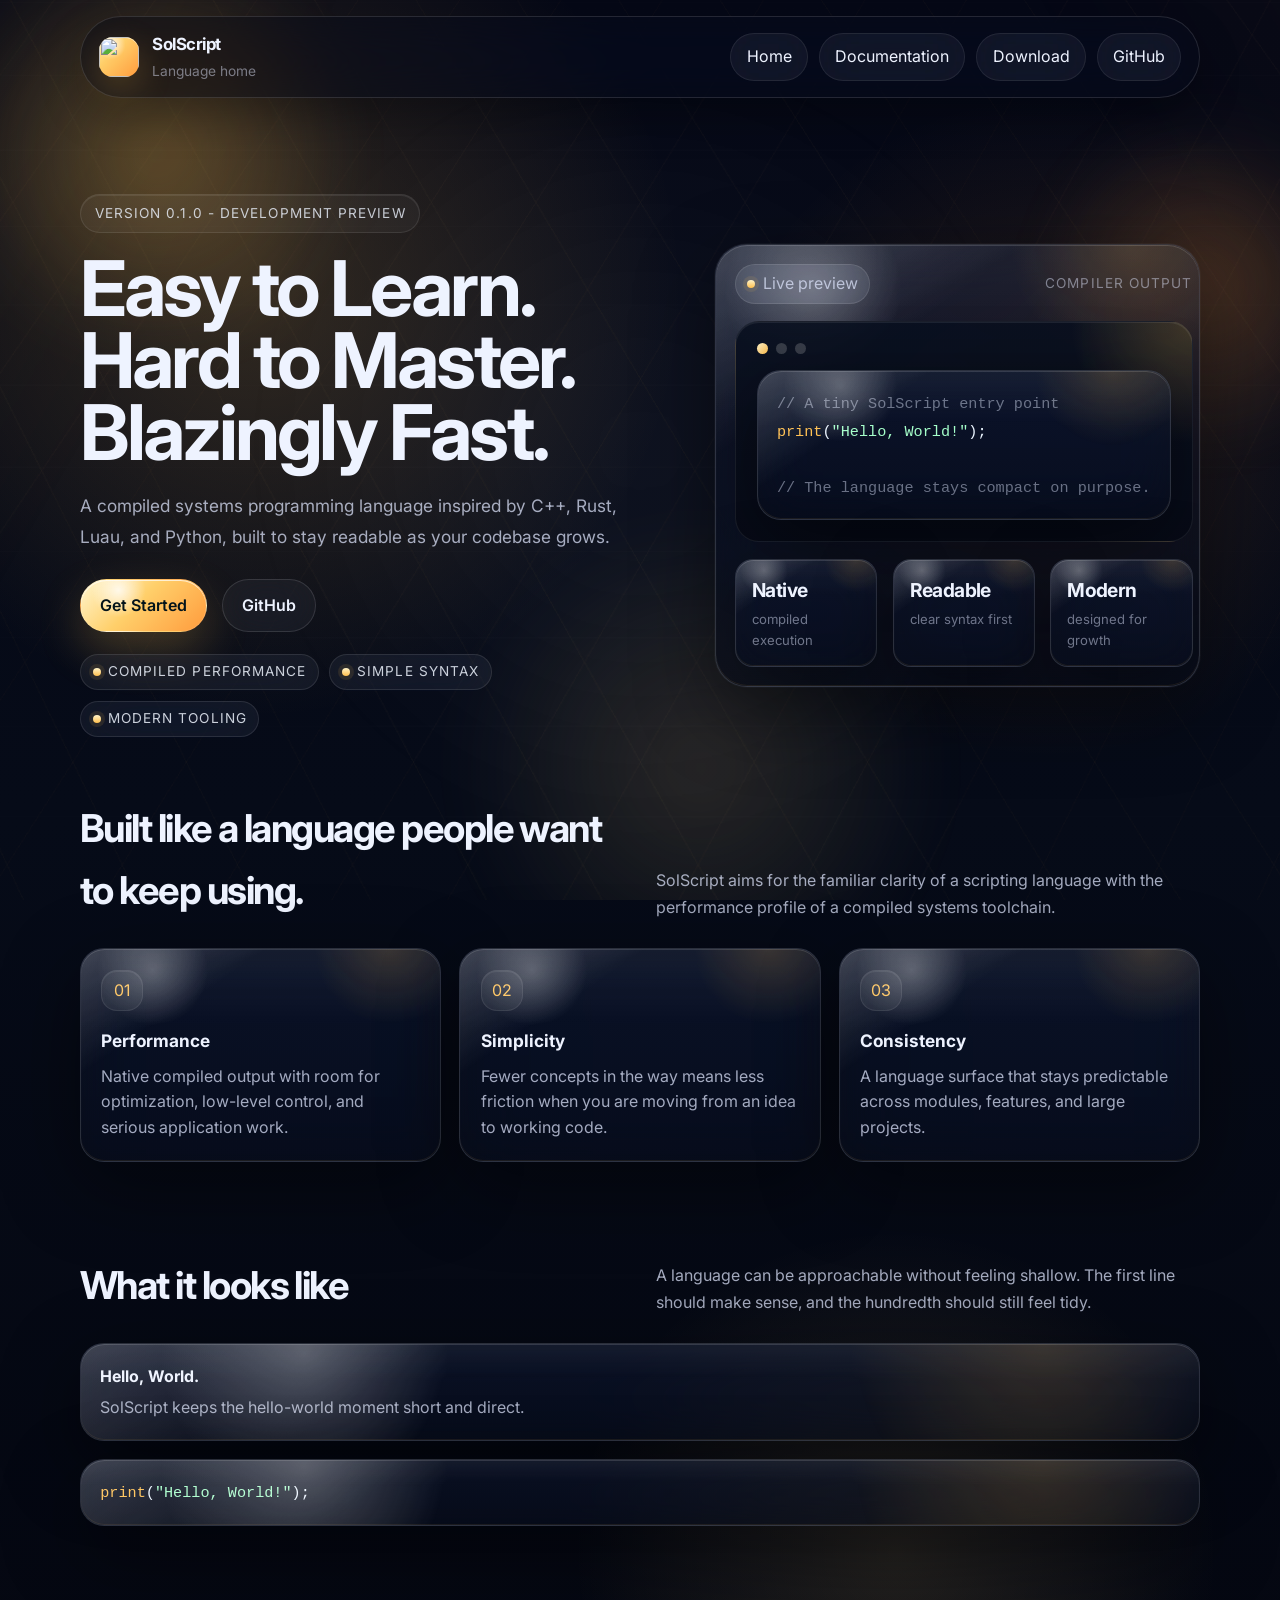
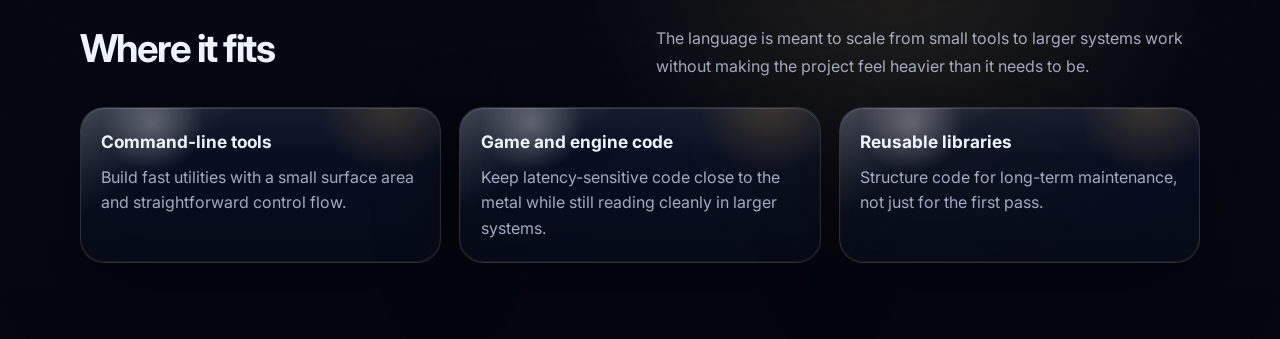
==== commit aa6f1a10: "modified:   assets/css/style.css 	modified:   docs.html 	modified:   index.html" ====
--- a/index.html
+++ b/index.html
@@ -9,6 +9,7 @@
         />
         <meta name="theme-color" content="#050816" />
         <title>SolScript</title>
+        <link rel="icon" href="assets/img/favicon.svg" type="image/svg+xml" />
         <link rel="stylesheet" href="assets/css/style.css" />
         <link rel="preconnect" href="https://fonts.googleapis.com" />
         <link rel="preconnect" href="https://fonts.gstatic.com" crossorigin />
@@ -28,7 +29,9 @@
             <header class="navbar">
                 <div class="container">
                     <a href="index.html" class="logo" aria-label="SolScript home">
-                        <div class="logo-icon">S</div>
+                        <div class="logo-icon" aria-hidden="true">
+                            <img src="assets/img/sol-logo.svg" alt="" class="brand-mark" />
+                        </div>
                         <div class="logo-text">
                             <h1>SolScript</h1>
                             <span>Language home</span>
--- a/assets/css/style.css
+++ b/assets/css/style.css
@@ -91,6 +91,24 @@
     opacity: 0.9;
 }
 
+.background::after {
+    content: "";
+    position: absolute;
+    inset: -8%;
+    background:
+        radial-gradient(circle at 12% 18%, rgba(255, 191, 77, 0.16), transparent 0 11%),
+        radial-gradient(circle at 84% 14%, rgba(255, 155, 61, 0.12), transparent 0 9%),
+        radial-gradient(circle at 68% 82%, rgba(255, 215, 122, 0.1), transparent 0 13%),
+        repeating-linear-gradient(60deg, rgba(255, 191, 77, 0.09) 0 1px, transparent 1px 94px),
+        repeating-linear-gradient(-60deg, rgba(255, 155, 61, 0.08) 0 1px, transparent 1px 94px),
+        repeating-linear-gradient(0deg, rgba(255, 255, 255, 0.025) 0 1px, transparent 1px 84px);
+    opacity: 0.28;
+    mix-blend-mode: screen;
+    transform: perspective(1200px) rotateX(10deg);
+    filter: blur(0.4px);
+    pointer-events: none;
+}
+
 .light {
     position: absolute;
     border-radius: 999px;
@@ -207,11 +225,12 @@
     position: absolute;
     inset: 0;
     background:
-        linear-gradient(135deg, rgba(255, 255, 255, 0.16), transparent 30%),
-        radial-gradient(circle at 25% 12%, rgba(255, 255, 255, 0.22), transparent 18%),
-        radial-gradient(circle at 80% 0%, rgba(255, 191, 77, 0.12), transparent 22%);
+        linear-gradient(145deg, rgba(255, 255, 255, 0.22), transparent 28%),
+        radial-gradient(circle at 20% 10%, rgba(255, 255, 255, 0.32), transparent 16%),
+        radial-gradient(circle at 86% 0%, rgba(255, 191, 77, 0.18), transparent 20%),
+        linear-gradient(180deg, rgba(255, 255, 255, 0.06), transparent 38%);
     pointer-events: none;
-    opacity: 0.75;
+    opacity: 0.85;
     transition:
         opacity 220ms ease,
         transform 220ms ease,
@@ -234,8 +253,9 @@
     inset: 0;
     border-radius: inherit;
     box-shadow:
-        inset 0 1px 0 rgba(255, 255, 255, 0.16),
-        inset 0 -1px 0 rgba(255, 191, 77, 0.08);
+        inset 0 1px 0 rgba(255, 255, 255, 0.2),
+        inset 0 -1px 0 rgba(255, 191, 77, 0.12),
+        inset 0 0 0 1px rgba(255, 255, 255, 0.02);
     pointer-events: none;
     opacity: 0.65;
     transition: opacity 220ms ease;
@@ -263,11 +283,11 @@
 .code-block:focus-within,
 .callout:hover,
 .callout:focus-within {
-    transform: translateY(-3px);
-    border-color: rgba(255, 191, 77, 0.22);
+    transform: translateY(-4px) scale(1.004);
+    border-color: rgba(255, 191, 77, 0.26);
     box-shadow:
-        0 24px 80px rgba(0, 0, 0, 0.48),
-        0 0 0 1px rgba(255, 191, 77, 0.08);
+        0 30px 92px rgba(0, 0, 0, 0.5),
+        0 0 0 1px rgba(255, 191, 77, 0.1);
 }
 
 .panel:hover::before,
@@ -293,7 +313,7 @@
 .callout:hover::before,
 .callout:focus-within::before {
     opacity: 1;
-    transform: translate3d(0, -1px, 0);
+    transform: translate3d(0, -1px, 0) scale(1.01);
 }
 
 .panel:hover::after,
@@ -353,14 +373,21 @@
     display: grid;
     place-items: center;
     border-radius: 14px;
-    font-weight: 800;
-    color: #04111a;
+    overflow: hidden;
     background:
         radial-gradient(circle at 30% 20%, rgba(255, 255, 255, 0.85), transparent 34%),
         linear-gradient(135deg, #fff0b0 0%, #ffcf6a 38%, #ff9b3d 100%);
     box-shadow:
         inset 0 1px 0 rgba(255, 255, 255, 0.56),
         0 12px 34px rgba(255, 191, 77, 0.22);
+}
+
+.brand-mark {
+    width: 100%;
+    height: 100%;
+    display: block;
+    object-fit: contain;
+    filter: drop-shadow(0 8px 18px rgba(255, 159, 55, 0.2));
 }
 
 .logo-text h1,
@@ -445,13 +472,13 @@
 }
 
 .hero {
-    padding: 4.25rem 0 2rem;
+    padding: 5rem 0 2.8rem;
 }
 
 .hero .container {
     display: grid;
     grid-template-columns: minmax(0, 1.1fr) minmax(280px, 0.9fr);
-    gap: 2rem;
+    gap: 2.6rem;
     align-items: center;
 }
 
@@ -496,13 +523,14 @@
     margin: 1.4rem 0 0;
     font-size: 1.08rem;
     color: var(--muted);
+    line-height: 1.75;
 }
 
 .hero-buttons {
     display: flex;
     flex-wrap: wrap;
     gap: 0.9rem;
-    margin-top: 1.9rem;
+    margin-top: 1.7rem;
 }
 
 .primary,
@@ -547,7 +575,7 @@
 .hero-visual {
     position: relative;
     border-radius: var(--radius-xl);
-    padding: 1.15rem;
+    padding: 1.2rem;
     box-shadow:
         var(--shadow),
         0 0 0 1px rgba(255, 255, 255, 0.04);
@@ -556,7 +584,7 @@
 .hero-visual-inner {
     position: relative;
     display: grid;
-    gap: 1rem;
+    gap: 1.05rem;
     min-height: 100%;
 }
 
@@ -592,9 +620,9 @@
 
 .hero-display {
     border-radius: calc(var(--radius-xl) - 8px);
-    padding: 1.25rem;
+    padding: 1.3rem;
     background:
-        radial-gradient(circle at top right, rgba(255, 191, 77, 0.18), transparent 24%),
+        radial-gradient(circle at top right, rgba(255, 191, 77, 0.22), transparent 24%),
         linear-gradient(180deg, rgba(10, 17, 32, 0.92), rgba(8, 12, 25, 0.96));
     border: 1px solid rgba(255, 255, 255, 0.08);
     box-shadow: inset 0 1px 0 rgba(255, 255, 255, 0.08);
@@ -620,7 +648,7 @@
 
 .code-block {
     border-radius: var(--radius-lg);
-    padding: 1.15rem 1.15rem 1.05rem;
+    padding: 1.2rem 1.2rem 1.1rem;
 }
 
 .code-block pre {
@@ -651,7 +679,7 @@
 .stat-grid {
     display: grid;
     grid-template-columns: repeat(3, minmax(0, 1fr));
-    gap: 0.85rem;
+    gap: 0.95rem;
 }
 
 .metric-card {
@@ -673,7 +701,7 @@
 }
 
 .section {
-    padding: 1.1rem 0 4rem;
+    padding: 1rem 0 4.8rem;
 }
 
 .section-header {
@@ -681,7 +709,7 @@
     align-items: end;
     justify-content: space-between;
     gap: 1rem;
-    margin-bottom: 1.35rem;
+    margin-bottom: 1.7rem;
 }
 
 .section-header h2,
@@ -703,11 +731,12 @@
     margin: 0;
     color: var(--muted);
     max-width: 34rem;
+    line-height: 1.7;
 }
 
 .text-content {
     display: grid;
-    gap: 1rem;
+    gap: 1.15rem;
     max-width: 66ch;
     color: var(--muted);
 }
@@ -717,13 +746,13 @@
 .doc-grid {
     display: grid;
     grid-template-columns: repeat(3, minmax(0, 1fr));
-    gap: 1rem;
+    gap: 1.15rem;
 }
 
 .feature-card,
 .doc-card {
     border-radius: var(--radius-lg);
-    padding: 1.2rem;
+    padding: 1.28rem;
     min-height: 100%;
 }
 
@@ -757,7 +786,7 @@
     display: flex;
     flex-wrap: wrap;
     gap: 0.65rem;
-    margin-top: 1.5rem;
+    margin-top: 1.35rem;
 }
 
 .hero-capsules .chip {
@@ -778,7 +807,7 @@
 .docs-shell {
     display: grid;
     grid-template-columns: var(--sidebar-width) minmax(0, 1fr);
-    gap: 1.25rem;
+    gap: 1.35rem;
     width: min(calc(100% - 2rem), 1440px);
     margin: 1rem auto 2rem;
 }
@@ -788,17 +817,17 @@
     top: 1rem;
     align-self: start;
     border-radius: var(--radius-xl);
-    padding: 1.15rem;
+    padding: 1.25rem;
     max-height: calc(100vh - 2rem);
     overflow: auto;
 }
 
 .sidebar-header {
-    margin-bottom: 1rem;
+    margin-bottom: 1.15rem;
 }
 
 .search {
-    margin: 1rem 0;
+    margin: 1.15rem 0;
 }
 
 .search input {
@@ -827,7 +856,7 @@
 .nav-group {
     display: grid;
     gap: 0.4rem;
-    margin-bottom: 1.2rem;
+    margin-bottom: 1.35rem;
 }
 
 .nav-group > span {
@@ -897,8 +926,8 @@
     justify-content: space-between;
     gap: 1rem;
     border-radius: var(--radius-xl);
-    padding: 1rem 1.15rem;
-    margin-bottom: 1rem;
+    padding: 1.05rem 1.2rem;
+    margin-bottom: 1.15rem;
 }
 
 .header-copy {
@@ -936,13 +965,13 @@
 .content-layout {
     display: grid;
     grid-template-columns: minmax(0, 1fr) 280px;
-    gap: 1rem;
+    gap: 1.15rem;
     align-items: start;
 }
 
 .content {
     border-radius: var(--radius-xl);
-    padding: 1.4rem;
+    padding: 1.55rem;
 }
 
 .content h2 + p,
@@ -957,19 +986,19 @@
 }
 
 .content > * + * {
-    margin-top: 1.3rem;
+    margin-top: 1.75rem;
 }
 
 .content-grid {
     display: grid;
-    gap: 1rem;
+    gap: 1.15rem;
 }
 
 .toc {
     position: sticky;
     top: 6rem;
     border-radius: var(--radius-xl);
-    padding: 1.05rem;
+    padding: 1.15rem;
 }
 
 .toc h3 {
@@ -982,7 +1011,7 @@
 
 .table-grid {
     display: grid;
-    gap: 0.75rem;
+    gap: 0.9rem;
 }
 
 .table-grid .row {
@@ -990,7 +1019,7 @@
     grid-template-columns: 1fr auto;
     gap: 1rem;
     align-items: center;
-    padding: 0.85rem 0.9rem;
+    padding: 0.95rem 1rem;
     border-radius: 16px;
     background: rgba(255, 255, 255, 0.04);
     border: 1px solid rgba(255, 255, 255, 0.06);
